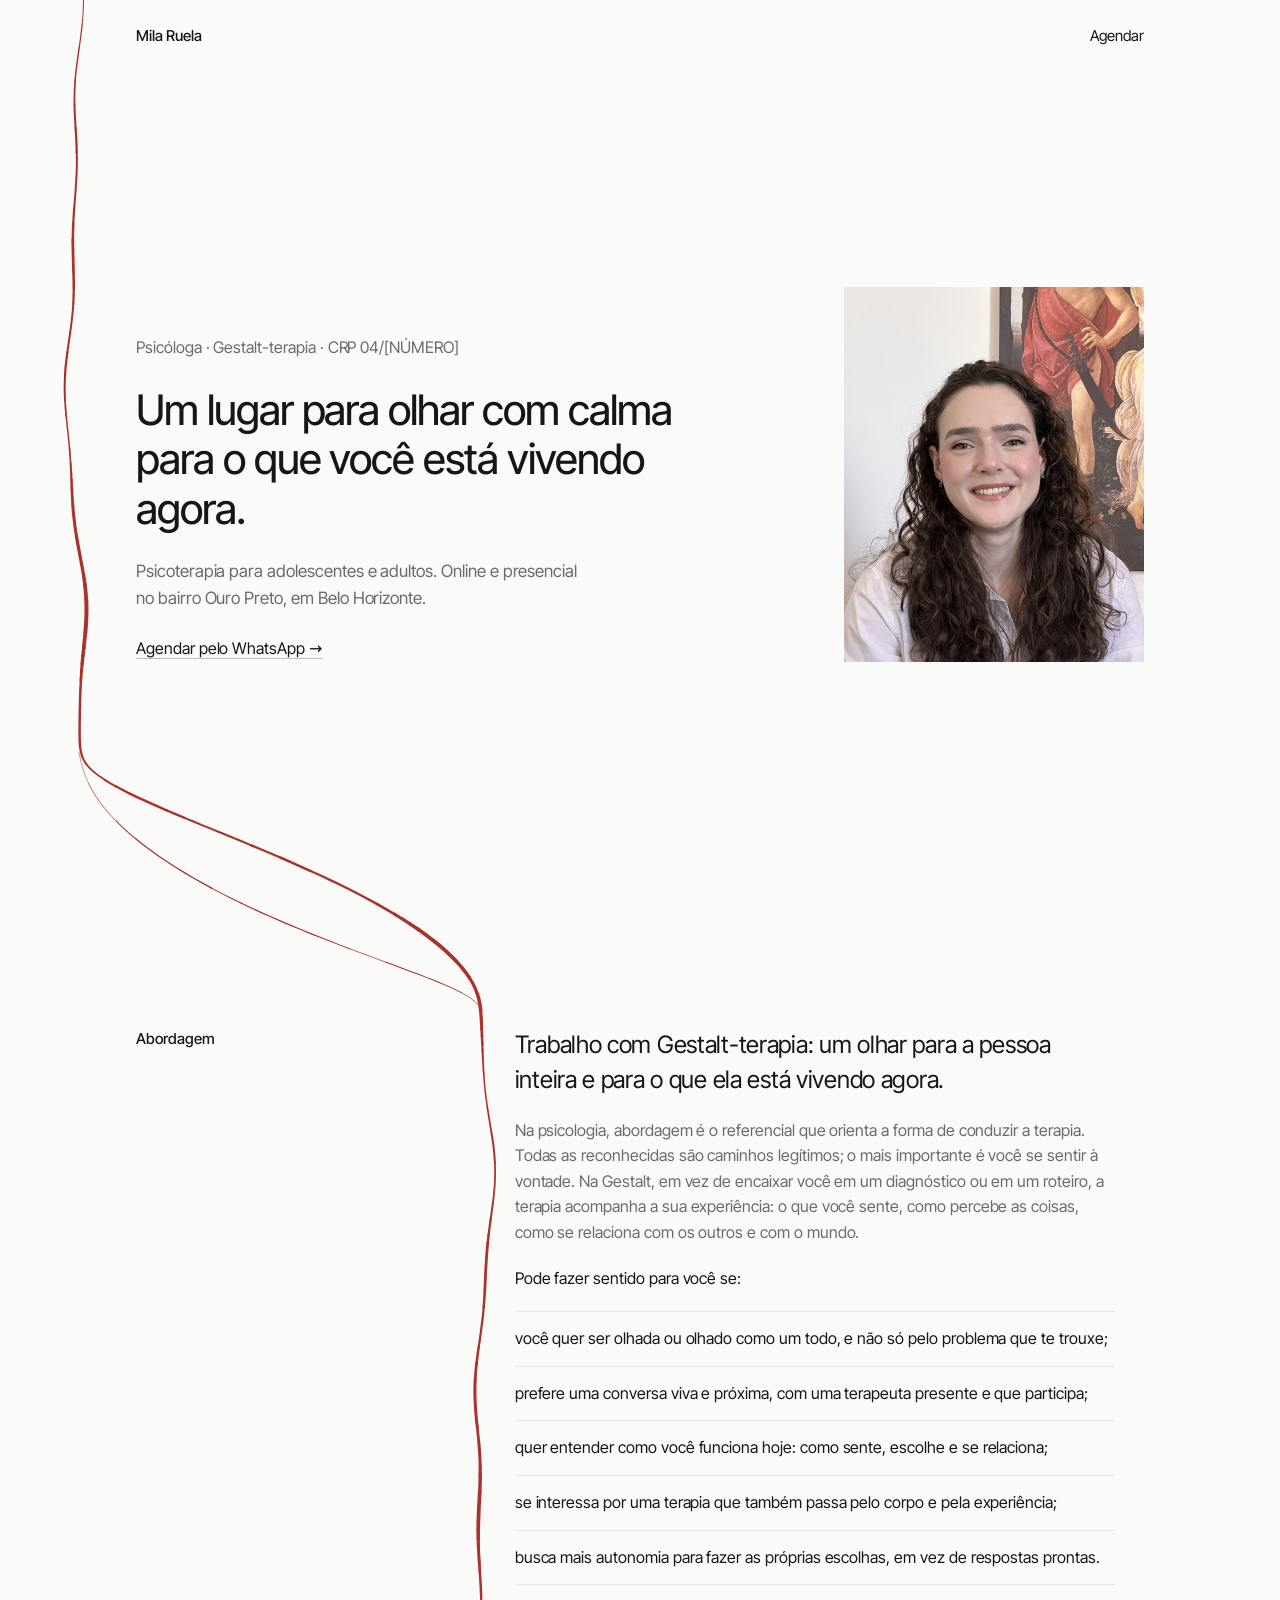
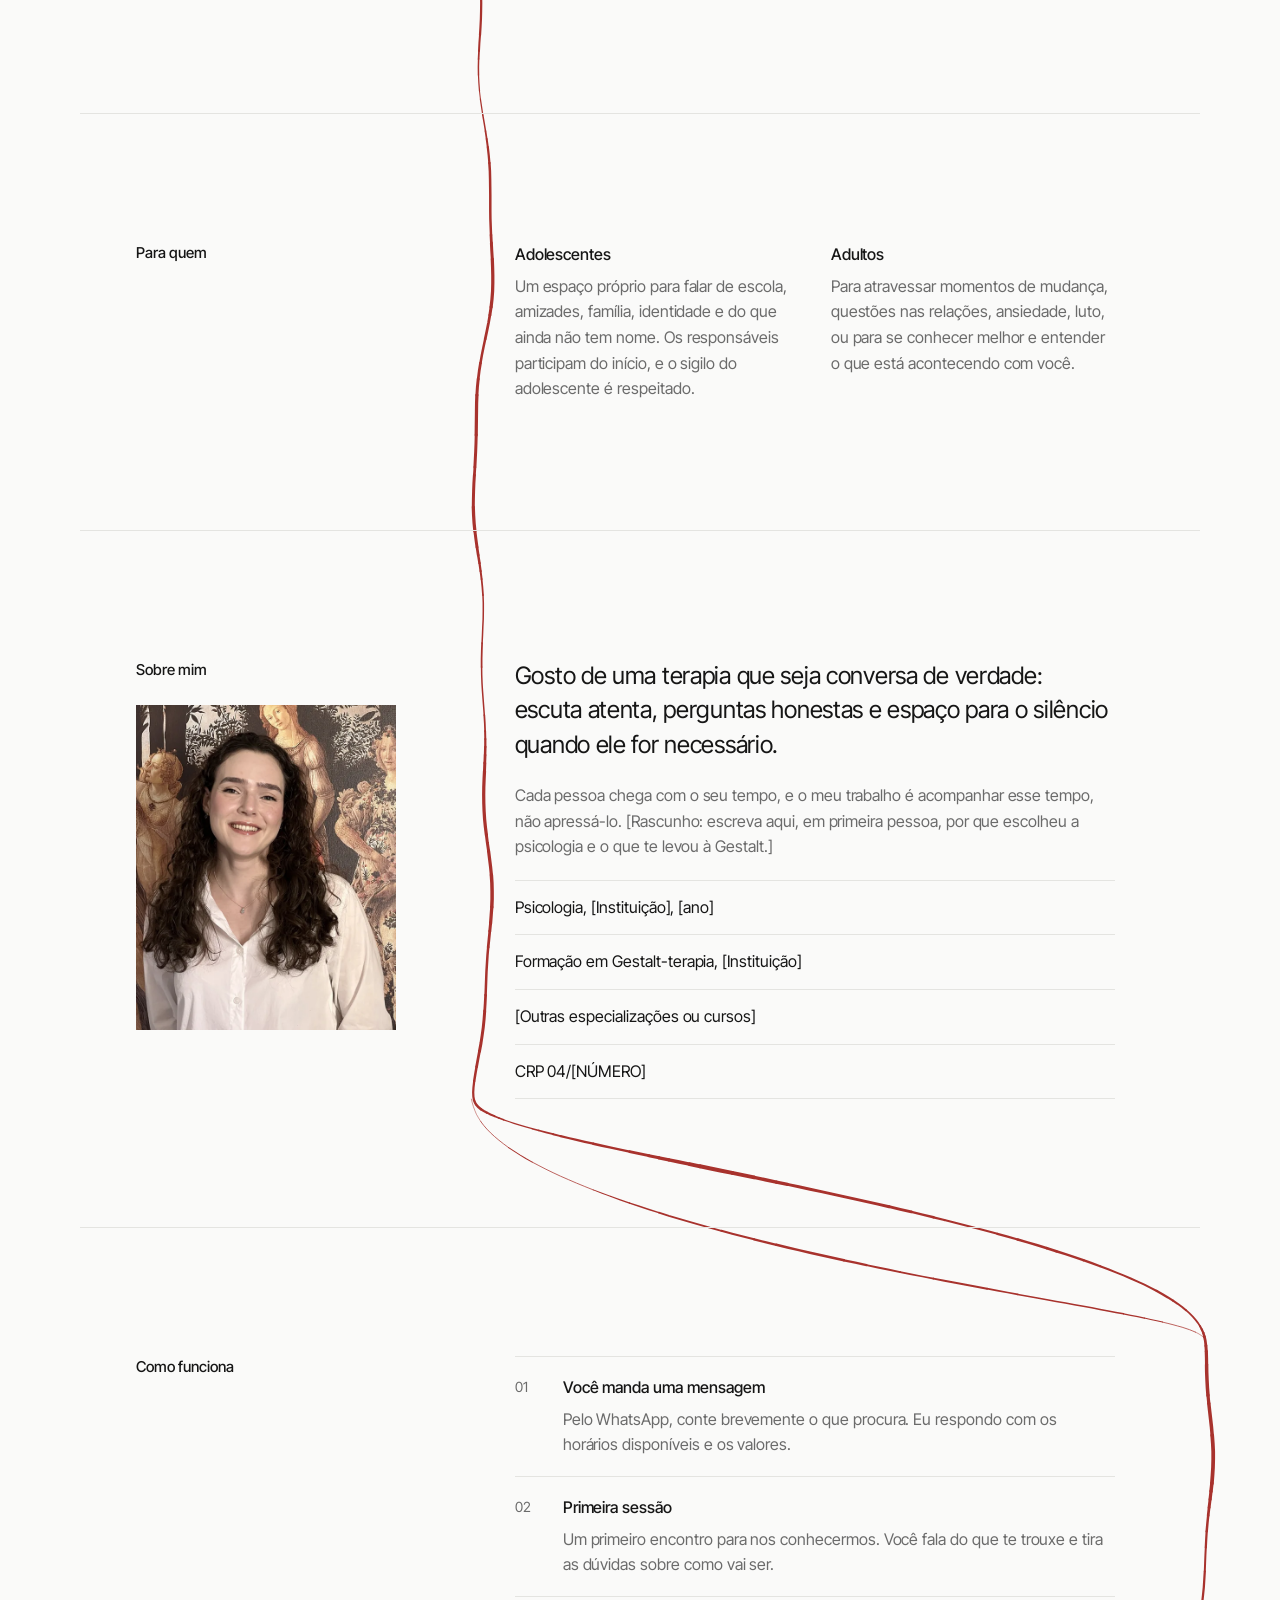
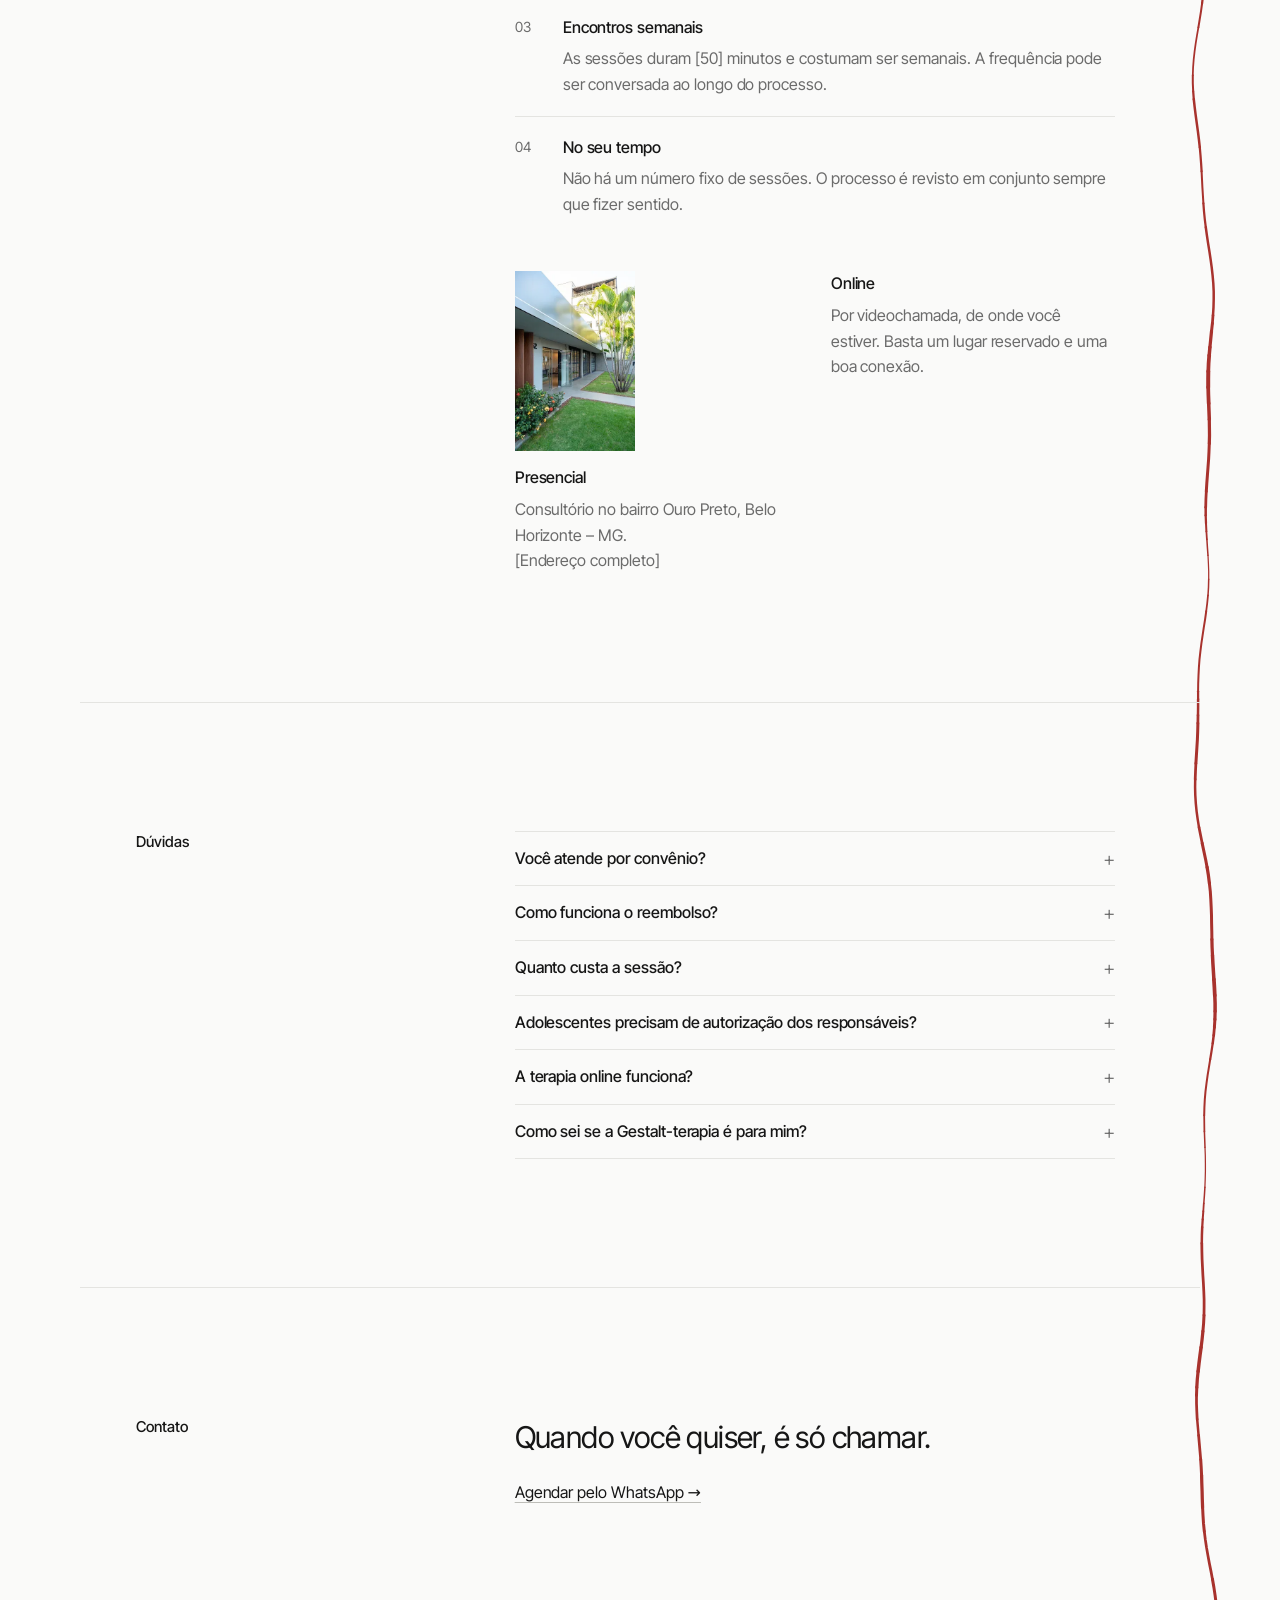
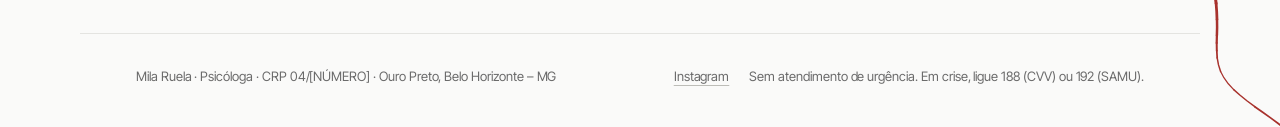
==== v2/index.html @ efb2092d "Proposta minimalista em /v2 Uma família tipográfica, fundo claro e frio, sem cartões, botões cheios " ====
<!doctype html>
<html lang="pt-BR">
<head>
  <meta charset="utf-8">
  <meta name="viewport" content="width=device-width, initial-scale=1">
  <title>Mila Ruela · Psicóloga em Belo Horizonte · Gestalt-terapia</title>
  <meta name="description" content="Psicoterapia em Gestalt-terapia para adolescentes e adultos. Atendimento online e presencial no bairro Ouro Preto, em Belo Horizonte.">
  <meta name="theme-color" content="#FAFAF9">
  <meta name="robots" content="noindex">  <!-- versão de comparação: não aparece no Google -->
  <meta property="og:title" content="Mila Ruela · Psicóloga · Gestalt-terapia">
  <meta property="og:description" content="Psicoterapia para adolescentes e adultos. Online e presencial no Ouro Preto, Belo Horizonte.">
  <meta property="og:image" content="../img/og.jpg">
  <link rel="icon" href="../img/favicon.svg" type="image/svg+xml">
  <link rel="preload" href="../fontes/inter-tight.woff2" as="font" type="font/woff2" crossorigin>
  <link rel="stylesheet" href="estilo.css">
</head>
<body>
<a class="pular" href="#conteudo">Pular para o conteúdo</a>

<div class="pagina" id="pagina" data-rota="../dados/rota-linha.json" data-fixos="nao" data-imagens="desviar" data-espessura="1.25" data-percurso="corredores" data-lados="E,E,C,C,C,D,D,D,D" data-lagos="0,1">

  <svg class="rio" aria-hidden="true" focusable="false"></svg>

  <header class="cabecalho">
    <div class="container">
      <a class="marca" href="#inicio">Mila Ruela</a>
      <a href="https://wa.me/55XXXXXXXXXXX?text=Ol%C3%A1%2C%20Mila!%20Vi%20seu%20site%20e%20gostaria%20de%20saber%20sobre%20hor%C3%A1rios." target="_blank" rel="noopener">Agendar</a>
    </div>
  </header>

  <main id="conteudo">

    <section class="abertura" id="inicio">
      <div class="container">
        <div class="abertura__texto">
          <p class="cinza">Psicóloga · Gestalt-terapia · CRP 04/[NÚMERO]</p>
          <h1>Um lugar para olhar com calma para o que você está vivendo agora.</h1>
          <p class="abertura__sub">Psicoterapia para adolescentes e adultos. Online e presencial no bairro Ouro Preto, em Belo Horizonte.</p>
          <p><a class="seta" href="https://wa.me/55XXXXXXXXXXX?text=Ol%C3%A1%2C%20Mila!%20Vi%20seu%20site%20e%20gostaria%20de%20saber%20sobre%20hor%C3%A1rios." target="_blank" rel="noopener">Agendar pelo WhatsApp →</a></p>
        </div>
        <figure class="abertura__foto">
          <picture>
            <source type="image/webp" srcset="../img/mila-retrato-600.webp 600w, ../img/mila-retrato-1000.webp 1000w" sizes="300px">
            <img src="../img/mila-retrato-600.jpg" width="600" height="800" alt="Retrato de Mila Ruela, psicóloga, sorrindo, de camisa branca" fetchpriority="high">
          </picture>
        </figure>
      </div>
    </section>

    <section class="secao" id="abordagem">
      <div class="container">
        <h2>Abordagem</h2>
        <div class="conteudo">
          <p class="grande">Trabalho com Gestalt-terapia: um olhar para a pessoa inteira e para o que ela está vivendo agora.</p>
          <p class="cinza">Na psicologia, abordagem é o referencial que orienta a forma de conduzir a terapia. Todas as reconhecidas são caminhos legítimos; o mais importante é você se sentir à vontade. Na Gestalt, em vez de encaixar você em um diagnóstico ou em um roteiro, a terapia acompanha a sua experiência: o que você sente, como percebe as coisas, como se relaciona com os outros e com o mundo.</p>
          <p>Pode fazer sentido para você se:</p>
          <ul class="lista">
            <li>você quer ser olhada ou olhado como um todo, e não só pelo problema que te trouxe;</li>
            <li>prefere uma conversa viva e próxima, com uma terapeuta presente e que participa;</li>
            <li>quer entender como você funciona hoje: como sente, escolhe e se relaciona;</li>
            <li>se interessa por uma terapia que também passa pelo corpo e pela experiência;</li>
            <li>busca mais autonomia para fazer as próprias escolhas, em vez de respostas prontas.</li>
          </ul>
        </div>
      </div>
    </section>

    <section class="secao" id="para-quem">
      <div class="container">
        <h2>Para quem</h2>
        <div class="conteudo">
          <div class="pares">
            <div>
              <h3>Adolescentes</h3>
              <p class="cinza">Um espaço próprio para falar de escola, amizades, família, identidade e do que ainda não tem nome. Os responsáveis participam do início, e o sigilo do adolescente é respeitado.</p>
            </div>
            <div>
              <h3>Adultos</h3>
              <p class="cinza">Para atravessar momentos de mudança, questões nas relações, ansiedade, luto, ou para se conhecer melhor e entender o que está acontecendo com você.</p>
            </div>
          </div>
        </div>
      </div>
    </section>

    <section class="secao sobre" id="sobre">
      <div class="container">
        <div class="secao__lado">
          <h2>Sobre mim</h2>
          <figure class="sobre__foto">
            <picture>
              <source type="image/webp" srcset="../img/mila-consultorio-600.webp">
              <img src="../img/mila-consultorio-600.jpg" width="600" height="750" loading="lazy" alt="Mila Ruela sorrindo, de camisa branca, diante de uma reprodução da Primavera, de Botticelli">
            </picture>
          </figure>
        </div>
        <div class="conteudo">
          <p class="grande">Gosto de uma terapia que seja conversa de verdade: escuta atenta, perguntas honestas e espaço para o silêncio quando ele for necessário.</p>
          <p class="cinza">Cada pessoa chega com o seu tempo, e o meu trabalho é acompanhar esse tempo, não apressá-lo. [Rascunho: escreva aqui, em primeira pessoa, por que escolheu a psicologia e o que te levou à Gestalt.]</p>
          <ul class="lista">
            <li>Psicologia, [Instituição], [ano]</li>
            <li>Formação em Gestalt-terapia, [Instituição]</li>
            <li>[Outras especializações ou cursos]</li>
            <li>CRP 04/[NÚMERO]</li>
          </ul>
        </div>
      </div>
    </section>

    <section class="secao" id="como-funciona">
      <div class="container">
        <h2>Como funciona</h2>
        <div class="conteudo">
          <ol class="passos">
            <li><div><h3>Você manda uma mensagem</h3><p class="cinza">Pelo WhatsApp, conte brevemente o que procura. Eu respondo com os horários disponíveis e os valores.</p></div></li>
            <li><div><h3>Primeira sessão</h3><p class="cinza">Um primeiro encontro para nos conhecermos. Você fala do que te trouxe e tira as dúvidas sobre como vai ser.</p></div></li>
            <li><div><h3>Encontros semanais</h3><p class="cinza">As sessões duram [50] minutos e costumam ser semanais. A frequência pode ser conversada ao longo do processo.</p></div></li>
            <li><div><h3>No seu tempo</h3><p class="cinza">Não há um número fixo de sessões. O processo é revisto em conjunto sempre que fizer sentido.</p></div></li>
          </ol>
          <div class="modos">
            <div>
              <picture>
                <source type="image/webp" srcset="../img/clinica-fachada-340.webp">
                <img class="modo__foto" src="../img/clinica-fachada-340.jpg" width="340" height="510" loading="lazy" alt="Fachada do consultório no bairro Ouro Preto, com jardim e palmeiras">
              </picture>
              <h3>Presencial</h3>
              <p class="cinza">Consultório no bairro Ouro Preto, Belo Horizonte – MG.<br>[Endereço completo]</p>
            </div>
            <div>
              <h3>Online</h3>
              <p class="cinza">Por videochamada, de onde você estiver. Basta um lugar reservado e uma boa conexão.</p>
            </div>
          </div>
        </div>
      </div>
    </section>

    <section class="secao" id="duvidas">
      <div class="container">
        <h2>Dúvidas</h2>
        <div class="conteudo perguntas">
          <div>
            <details>
              <summary>Você atende por convênio?<span class="mais" aria-hidden="true">+</span></summary>
              <p>O atendimento é particular. Emito recibo para cada sessão, que você pode usar para pedir reembolso ao seu plano de saúde. [Confirmar]</p>
            </details>
            <details>
              <summary>Como funciona o reembolso?<span class="mais" aria-hidden="true">+</span></summary>
              <p>Muitos planos reembolsam, total ou parcialmente, sessões de psicoterapia. Com o recibo em mãos, você faz a solicitação direto ao seu plano. Vale consultar antes as regras do seu contrato.</p>
            </details>
            <details>
              <summary>Quanto custa a sessão?<span class="mais" aria-hidden="true">+</span></summary>
              <p>Os valores são informados pelo WhatsApp, junto com os horários disponíveis.</p>
            </details>
            <details>
              <summary>Adolescentes precisam de autorização dos responsáveis?<span class="mais" aria-hidden="true">+</span></summary>
              <p>Sim. O atendimento de menores de 18 anos começa com uma conversa com os responsáveis, que autorizam o processo. Depois disso, o que é falado nas sessões é sigiloso, dentro do que prevê o Código de Ética da profissão.</p>
            </details>
            <details>
              <summary>A terapia online funciona?<span class="mais" aria-hidden="true">+</span></summary>
              <p>A terapia online é regulamentada pelo Conselho Federal de Psicologia e segue as mesmas regras de ética e sigilo do presencial. A escolha é sua.</p>
            </details>
            <details>
              <summary>Como sei se a Gestalt-terapia é para mim?<span class="mais" aria-hidden="true">+</span></summary>
              <p>A melhor forma de saber é experimentando. Na primeira sessão você conhece o jeito de trabalhar e decide, sem compromisso, se quer seguir.</p>
            </details>
          </div>
        </div>
      </div>
    </section>

    <section class="secao chamada" id="contato">
      <div class="container">
        <h2>Contato</h2>
        <div class="conteudo">
          <p class="grande">Quando você quiser, é só chamar.</p>
          <p><a class="seta" href="https://wa.me/55XXXXXXXXXXX?text=Ol%C3%A1%2C%20Mila!%20Vi%20seu%20site%20e%20gostaria%20de%20saber%20sobre%20hor%C3%A1rios." target="_blank" rel="noopener">Agendar pelo WhatsApp →</a></p>
        </div>
      </div>
    </section>

  </main>

  <footer class="rodape">
    <div class="container">
      <p>Mila Ruela · Psicóloga · CRP 04/[NÚMERO] · Ouro Preto, Belo Horizonte – MG</p>
      <ul>
        <li><a href="https://instagram.com/[usuario]" target="_blank" rel="noopener">Instagram</a></li>
        <li>Sem atendimento de urgência. Em crise, ligue 188 (CVV) ou 192 (SAMU).</li>
      </ul>
    </div>
  </footer>
</div>

<script src="../js/linha.js" defer></script>
</body>
</html>
---- v2/estilo.css ----
/* ==========================================================================
   Mila Ruela — versão 2 (minimalista)
   Uma família tipográfica, fundo claro e frio, sem cartões nem botões cheios.
   O vermelho aparece só na linha.
   ========================================================================== */

@font-face {
  font-family: "Inter Tight";
  src: url("../fontes/inter-tight.woff2") format("woff2");
  font-weight: 100 900;
  font-style: normal;
  font-display: swap;
}

:root {
  --fundo: #FAFAF9;
  --texto: #161616;
  --cinza: #6B6B6B;
  --fio: #E4E4E1;
  --vermelho: #A8322D;        /* só a linha */
  --fonte: "Inter Tight", system-ui, -apple-system, "Segoe UI", sans-serif;
  --largura: 1120px;
  --margem: clamp(20px, 5vw, 56px);
}

*, *::before, *::after { box-sizing: border-box; }
html { scroll-behavior: smooth; -webkit-text-size-adjust: 100%; }
@media (prefers-reduced-motion: reduce) { html { scroll-behavior: auto; } }

body {
  margin: 0;
  background: var(--fundo);
  color: var(--texto);
  font-family: var(--fonte);
  font-size: 16px;
  line-height: 1.6;
  letter-spacing: -0.003em;
  -webkit-font-smoothing: antialiased;
}

img { display: block; max-width: 100%; height: auto; }
h1, h2, h3, p, ul, ol, figure { margin: 0; }
ul, ol { padding: 0; list-style: none; }

a { color: inherit; text-decoration: underline; text-decoration-thickness: 1px; text-underline-offset: 4px; text-decoration-color: #BDBDB8; transition: text-decoration-color .2s ease; }
a:hover { text-decoration-color: var(--texto); }
a:focus-visible, summary:focus-visible { outline: 1.5px solid var(--texto); outline-offset: 4px; border-radius: 2px; }

.pular { position: absolute; left: 12px; top: -60px; z-index: 10; padding: 8px 14px; background: var(--texto); color: var(--fundo); text-decoration: none; }
.pular:focus { top: 12px; }

.cinza { color: var(--cinza); }

/* ---------- estrutura ---------- */

.pagina { position: relative; overflow: hidden; }

.container {
  position: relative; z-index: 2;
  max-width: var(--largura);
  margin: 0 auto;
  padding-left: var(--margem);
  padding-right: var(--margem);
}

/* seções em duas colunas: título à esquerda, conteúdo à direita */
.secao .container {
  display: grid;
  grid-template-columns: minmax(0, 1fr) minmax(0, 2fr);
  gap: 24px 64px;
  padding-top: clamp(72px, 10vw, 140px);
  padding-bottom: clamp(72px, 10vw, 140px);
}
.secao h2 { font-size: 15px; font-weight: 500; letter-spacing: 0; line-height: 1.5; }
.conteudo { display: flex; flex-direction: column; gap: 20px; max-width: 600px; }
.conteudo > .grande { font-size: clamp(20px, 2vw, 24px); line-height: 1.45; letter-spacing: -0.012em; }
.secao + .secao .container { border-top: 1px solid var(--fio); }

@media (max-width: 760px) {
  .secao .container { grid-template-columns: minmax(0, 1fr); gap: 20px; }
}

.seta { white-space: nowrap; }

/* ---------- cabeçalho ---------- */

.cabecalho .container {
  display: flex; align-items: center; justify-content: space-between;
  min-height: 72px;
  font-size: 15px;
}
.marca { font-weight: 500; text-decoration: none; }
.cabecalho a:not(.marca) { text-decoration-color: transparent; }
.cabecalho a:not(.marca):hover { text-decoration-color: var(--texto); }

/* ---------- abertura ---------- */

.abertura { min-height: calc(100vh - 72px); min-height: calc(100svh - 72px); display: flex; align-items: center; }
.abertura .container {
  width: 100%;
  display: grid;
  grid-template-columns: minmax(0, 2fr) minmax(0, 1fr);
  align-items: end;
  gap: 48px 64px;
  padding-top: 48px; padding-bottom: 72px;
}
.abertura__texto { display: flex; flex-direction: column; gap: 24px; max-width: 620px; }
.abertura h1 {
  font-size: clamp(30px, 3.6vw, 42px);
  font-weight: 450;
  line-height: 1.18;
  letter-spacing: -0.025em;
}
.abertura__sub { font-size: 17px; color: var(--cinza); max-width: 460px; }
.abertura__foto { justify-self: end; width: 100%; max-width: 300px; }
.abertura__foto img { width: 100%; aspect-ratio: 4 / 5; object-fit: cover; object-position: 50% 30%; filter: saturate(.9); }

@media (max-width: 760px) {
  .abertura { min-height: 0; }
  .abertura .container { grid-template-columns: minmax(0, 1fr); padding-top: 40px; padding-bottom: 56px; }
  .abertura__foto { justify-self: start; max-width: 240px; }
}

/* ---------- listas ---------- */

.lista { display: flex; flex-direction: column; }
.lista li { padding: 14px 0; border-top: 1px solid var(--fio); }
.lista li:last-child { border-bottom: 1px solid var(--fio); }

.pares { display: grid; grid-template-columns: repeat(2, minmax(0, 1fr)); gap: 32px; }
.pares h3, .passos h3, .modos h3 { font-size: 16px; font-weight: 500; margin-bottom: 6px; }
@media (max-width: 560px) { .pares { grid-template-columns: minmax(0, 1fr); gap: 24px; } }

.passos { display: flex; flex-direction: column; counter-reset: passo; }
.passos li {
  display: grid; grid-template-columns: 40px minmax(0, 1fr); gap: 0 8px;
  padding: 18px 0; border-top: 1px solid var(--fio);
  counter-increment: passo;
}
.passos li::before { content: counter(passo, decimal-leading-zero); color: var(--cinza); font-size: 14px; padding-top: 1px; }
.passos li > div { grid-column: 2; }

.modos { display: grid; grid-template-columns: repeat(2, minmax(0, 1fr)); gap: 32px; margin-top: 16px; }
.modo__foto { width: 120px; aspect-ratio: 2 / 3; object-fit: cover; margin-bottom: 14px; }
@media (max-width: 560px) { .modos { grid-template-columns: minmax(0, 1fr); gap: 24px; } }

/* ---------- sobre ---------- */

.sobre__foto { width: 100%; max-width: 260px; }
.sobre__foto img { width: 100%; aspect-ratio: 4 / 5; object-fit: cover; object-position: 50% 30%; filter: saturate(.9); }
.sobre .secao__lado { display: flex; flex-direction: column; gap: 24px; }

/* ---------- dúvidas ---------- */

.perguntas details { border-top: 1px solid var(--fio); }
.perguntas details:last-child { border-bottom: 1px solid var(--fio); }
.perguntas summary {
  display: flex; justify-content: space-between; align-items: center; gap: 16px;
  min-height: 44px; padding: 14px 0;
  font-weight: 500; cursor: pointer; list-style: none;
}
.perguntas summary::-webkit-details-marker { display: none; }
.perguntas .mais { color: var(--cinza); font-weight: 300; font-size: 20px; line-height: 1; transition: transform .2s ease; flex: none; }
.perguntas details[open] .mais { transform: rotate(45deg); }
.perguntas details p { padding-bottom: 18px; color: var(--cinza); }

/* ---------- chamada ---------- */

.chamada .conteudo .grande { font-size: clamp(24px, 2.6vw, 30px); letter-spacing: -0.02em; }

/* ---------- rodapé ---------- */

.rodape { font-size: 13px; color: var(--cinza); }
.rodape .container {
  display: flex; flex-wrap: wrap; justify-content: space-between; gap: 12px 32px;
  padding-top: 32px; padding-bottom: 40px;
  border-top: 1px solid var(--fio);
}
.rodape ul { display: flex; flex-wrap: wrap; gap: 6px 20px; }

/* ---------- a linha ---------- */

.rio { position: absolute; inset: 0; width: 100%; height: 100%; overflow: visible; pointer-events: none; z-index: 1; }
.rio path { fill: none; stroke: var(--vermelho); stroke-linecap: round; stroke-linejoin: round; }
@media print { .rio { display: none; } }
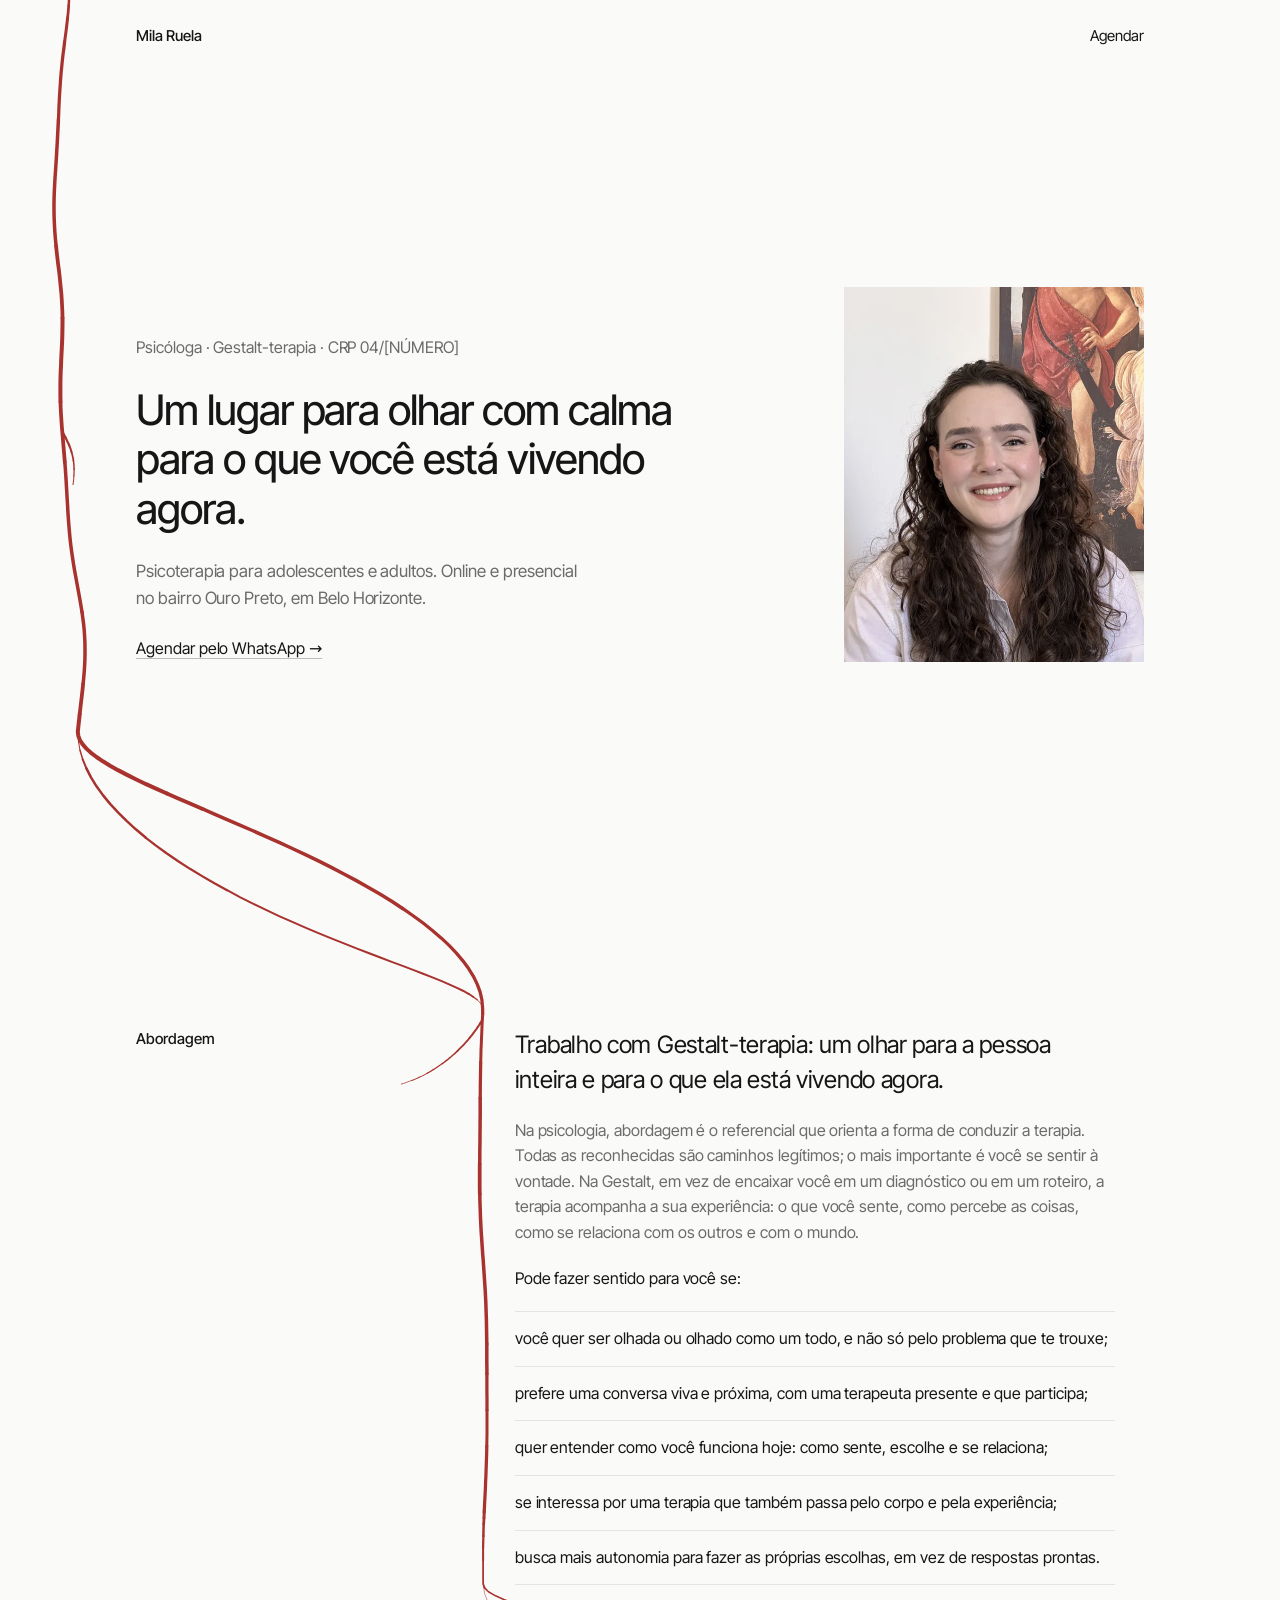
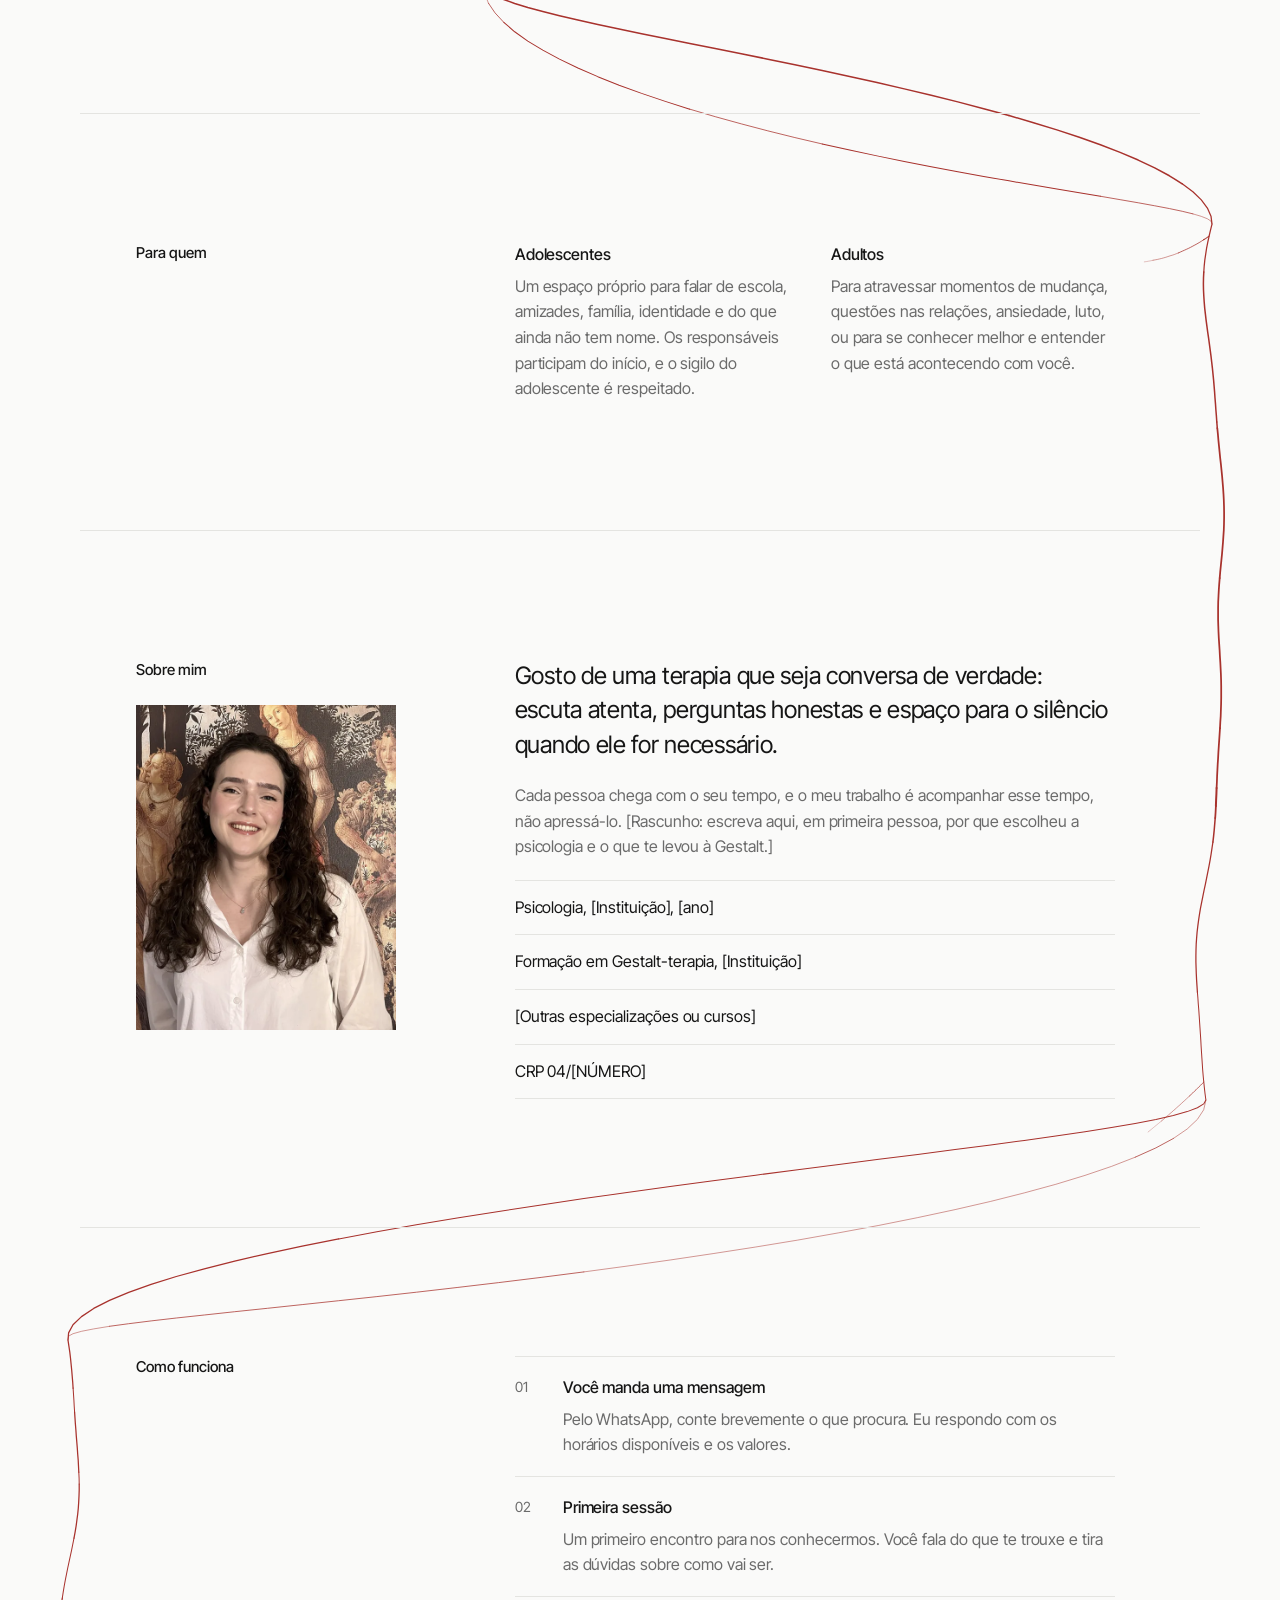
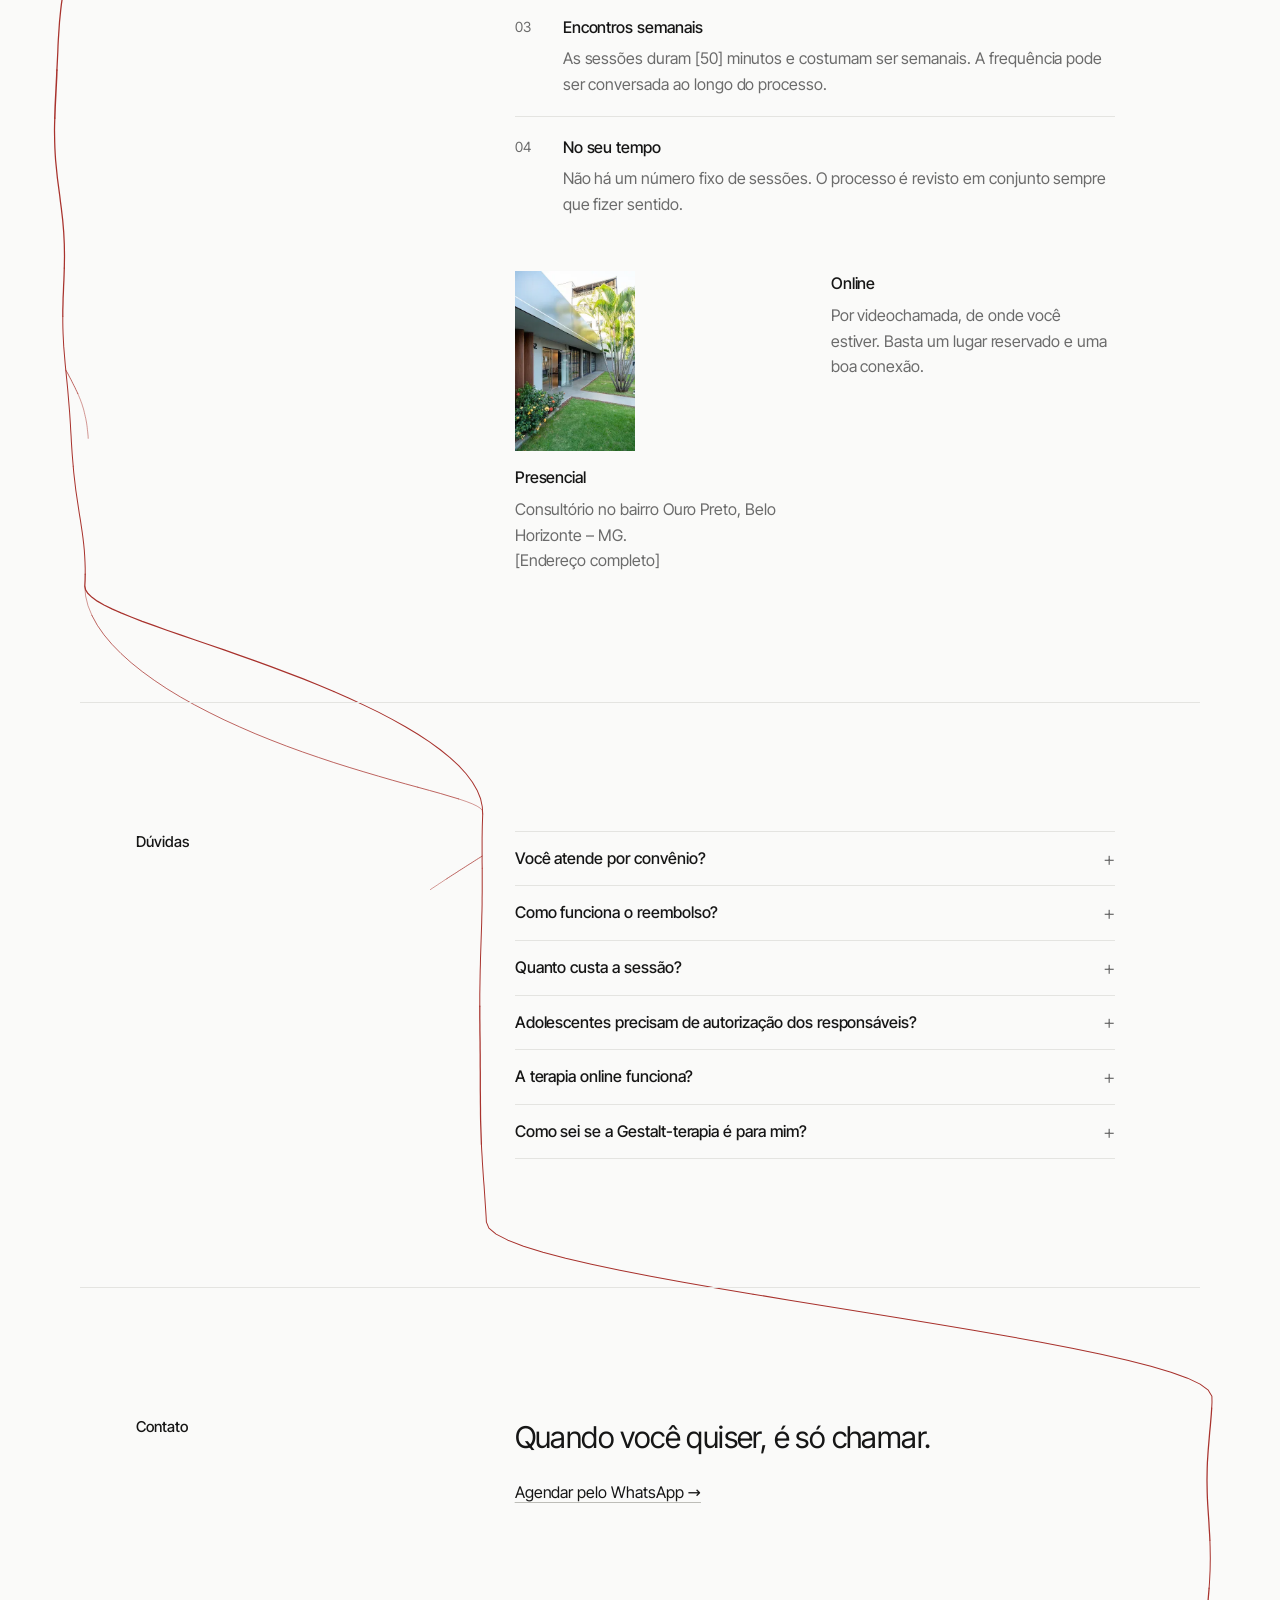
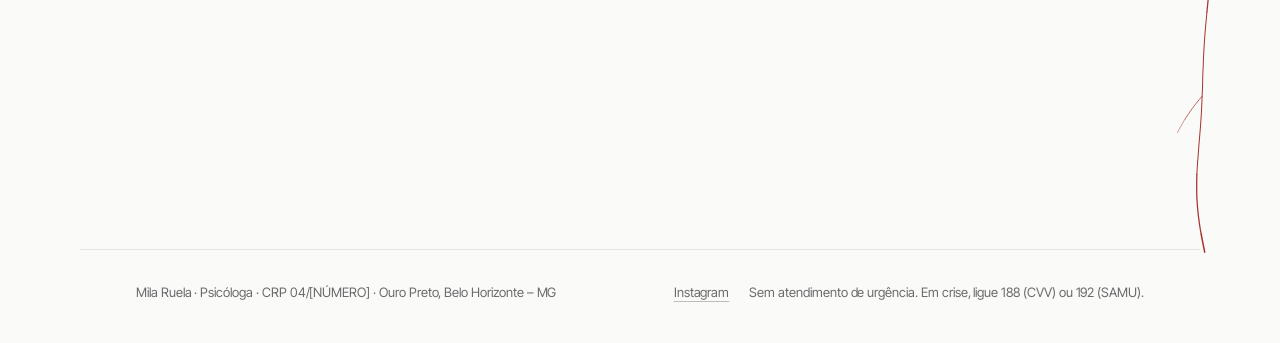
==== commit 90791a2c: "v2: linha viva, desenhada pela leitura de cada visitante O traço da v2 é gerado em tempo real: semen" ====
--- a/v2/index.html
+++ b/v2/index.html
@@ -17,7 +17,7 @@
 <body>
 <a class="pular" href="#conteudo">Pular para o conteúdo</a>
 
-<div class="pagina" id="pagina" data-rota="../dados/rota-linha.json" data-fixos="nao" data-imagens="desviar" data-espessura="1.25" data-percurso="corredores" data-lados="E,E,C,C,C,D,D,D,D" data-lagos="0,1">
+<div class="pagina" id="pagina">
 
   <svg class="rio" aria-hidden="true" focusable="false"></svg>
 
@@ -175,6 +175,10 @@
         <div class="conteudo">
           <p class="grande">Quando você quiser, é só chamar.</p>
           <p><a class="seta" href="https://wa.me/55XXXXXXXXXXX?text=Ol%C3%A1%2C%20Mila!%20Vi%20seu%20site%20e%20gostaria%20de%20saber%20sobre%20hor%C3%A1rios." target="_blank" rel="noopener">Agendar pelo WhatsApp →</a></p>
+          <figure class="miniatura" data-miniatura aria-hidden="true">
+            <svg focusable="false"></svg>
+            <figcaption class="cinza">Esta linha foi desenhada pela sua leitura: o ritmo, as pausas, o caminho. Ninguém mais vai ver este mesmo desenho.</figcaption>
+          </figure>
         </div>
       </div>
     </section>
@@ -192,6 +196,6 @@
   </footer>
 </div>
 
-<script src="../js/linha.js" defer></script>
+<script src="../js/linha-viva.js" defer></script>
 </body>
 </html>
--- a/v2/estilo.css
+++ b/v2/estilo.css
@@ -168,6 +168,13 @@
 
 .chamada .conteudo .grande { font-size: clamp(24px, 2.6vw, 30px); letter-spacing: -0.02em; }
 
+/* miniatura do desenho de cada visita */
+.miniatura { display: flex; align-items: flex-end; gap: 20px; margin-top: 28px; opacity: 0; transition: opacity 1.2s ease; }
+.miniatura.visivel { opacity: 1; }
+.miniatura svg { height: 168px; width: 56px; flex: none; overflow: visible; }
+.miniatura path { fill: none; stroke: var(--vermelho); stroke-width: 1; vector-effect: non-scaling-stroke; stroke-linecap: round; stroke-linejoin: round; }
+.miniatura figcaption { font-size: 14px; max-width: 320px; }
+
 /* ---------- rodapé ---------- */
 
 .rodape { font-size: 13px; color: var(--cinza); }
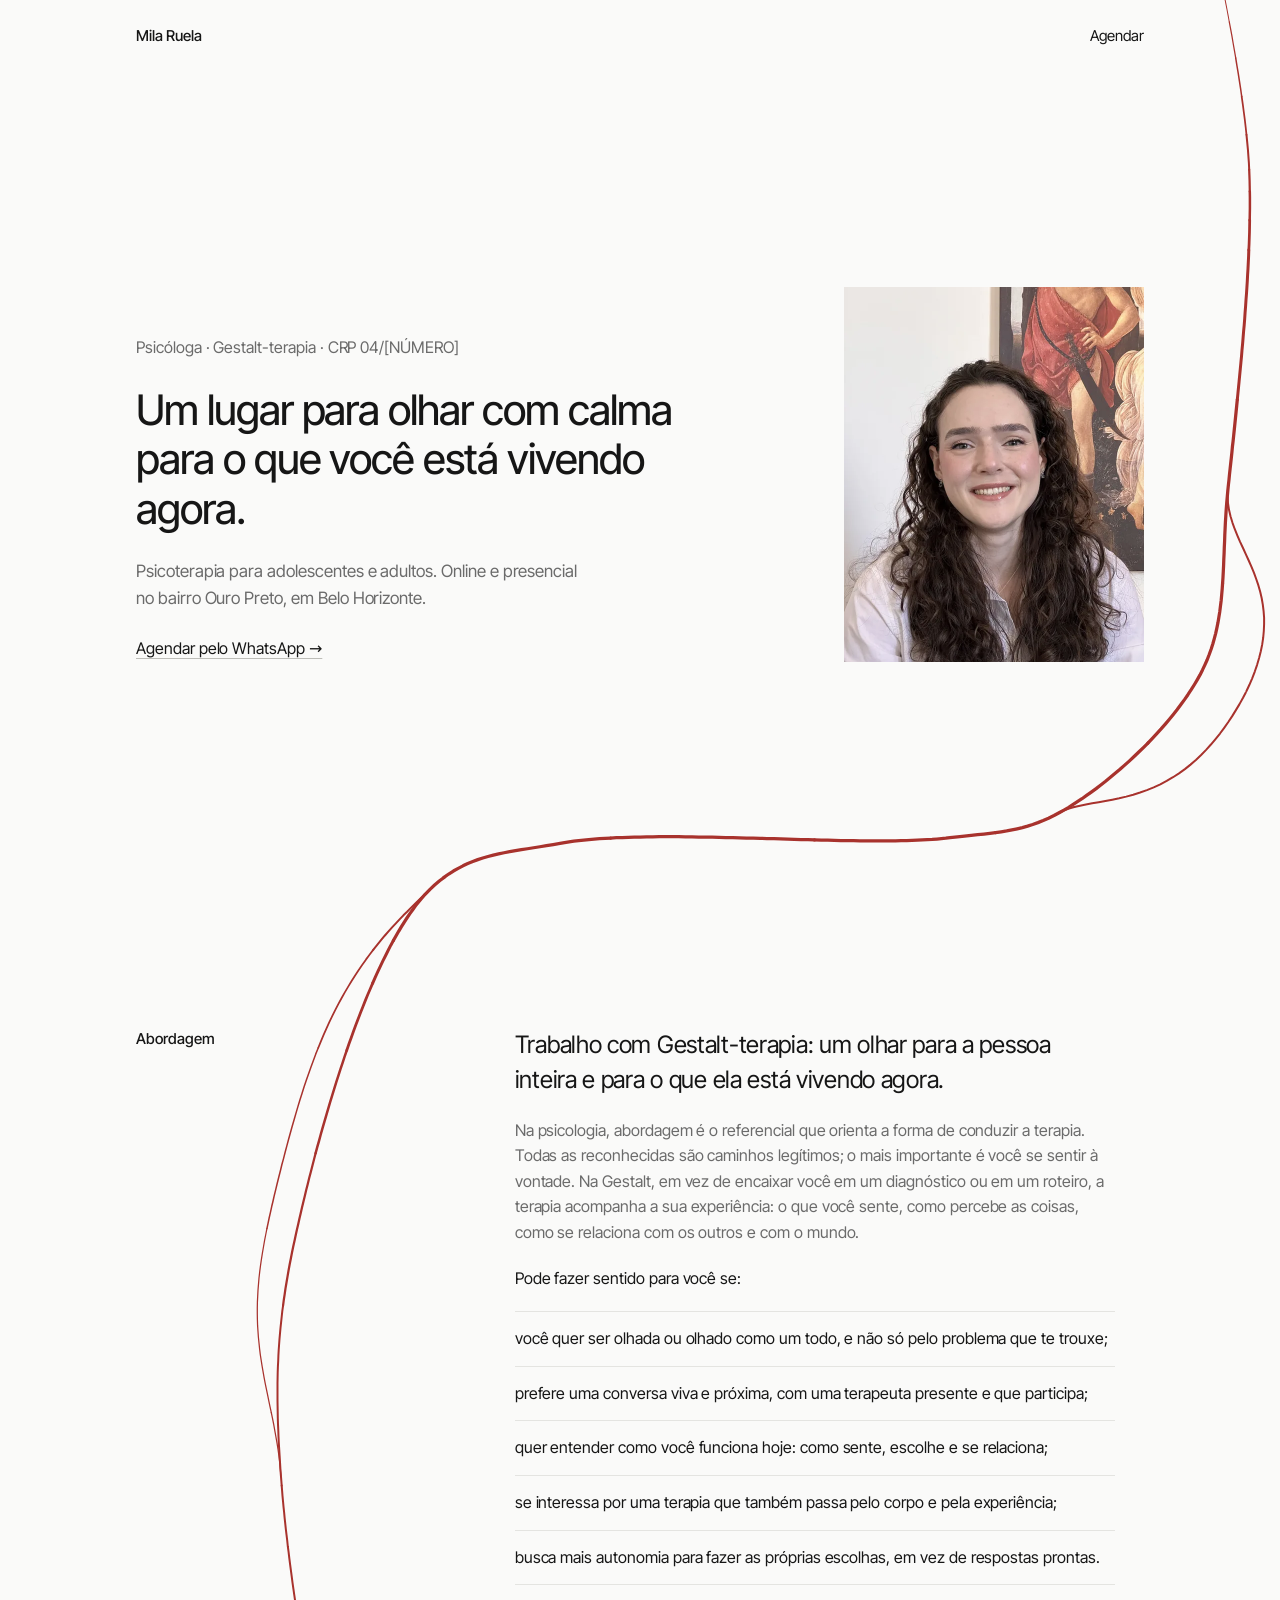
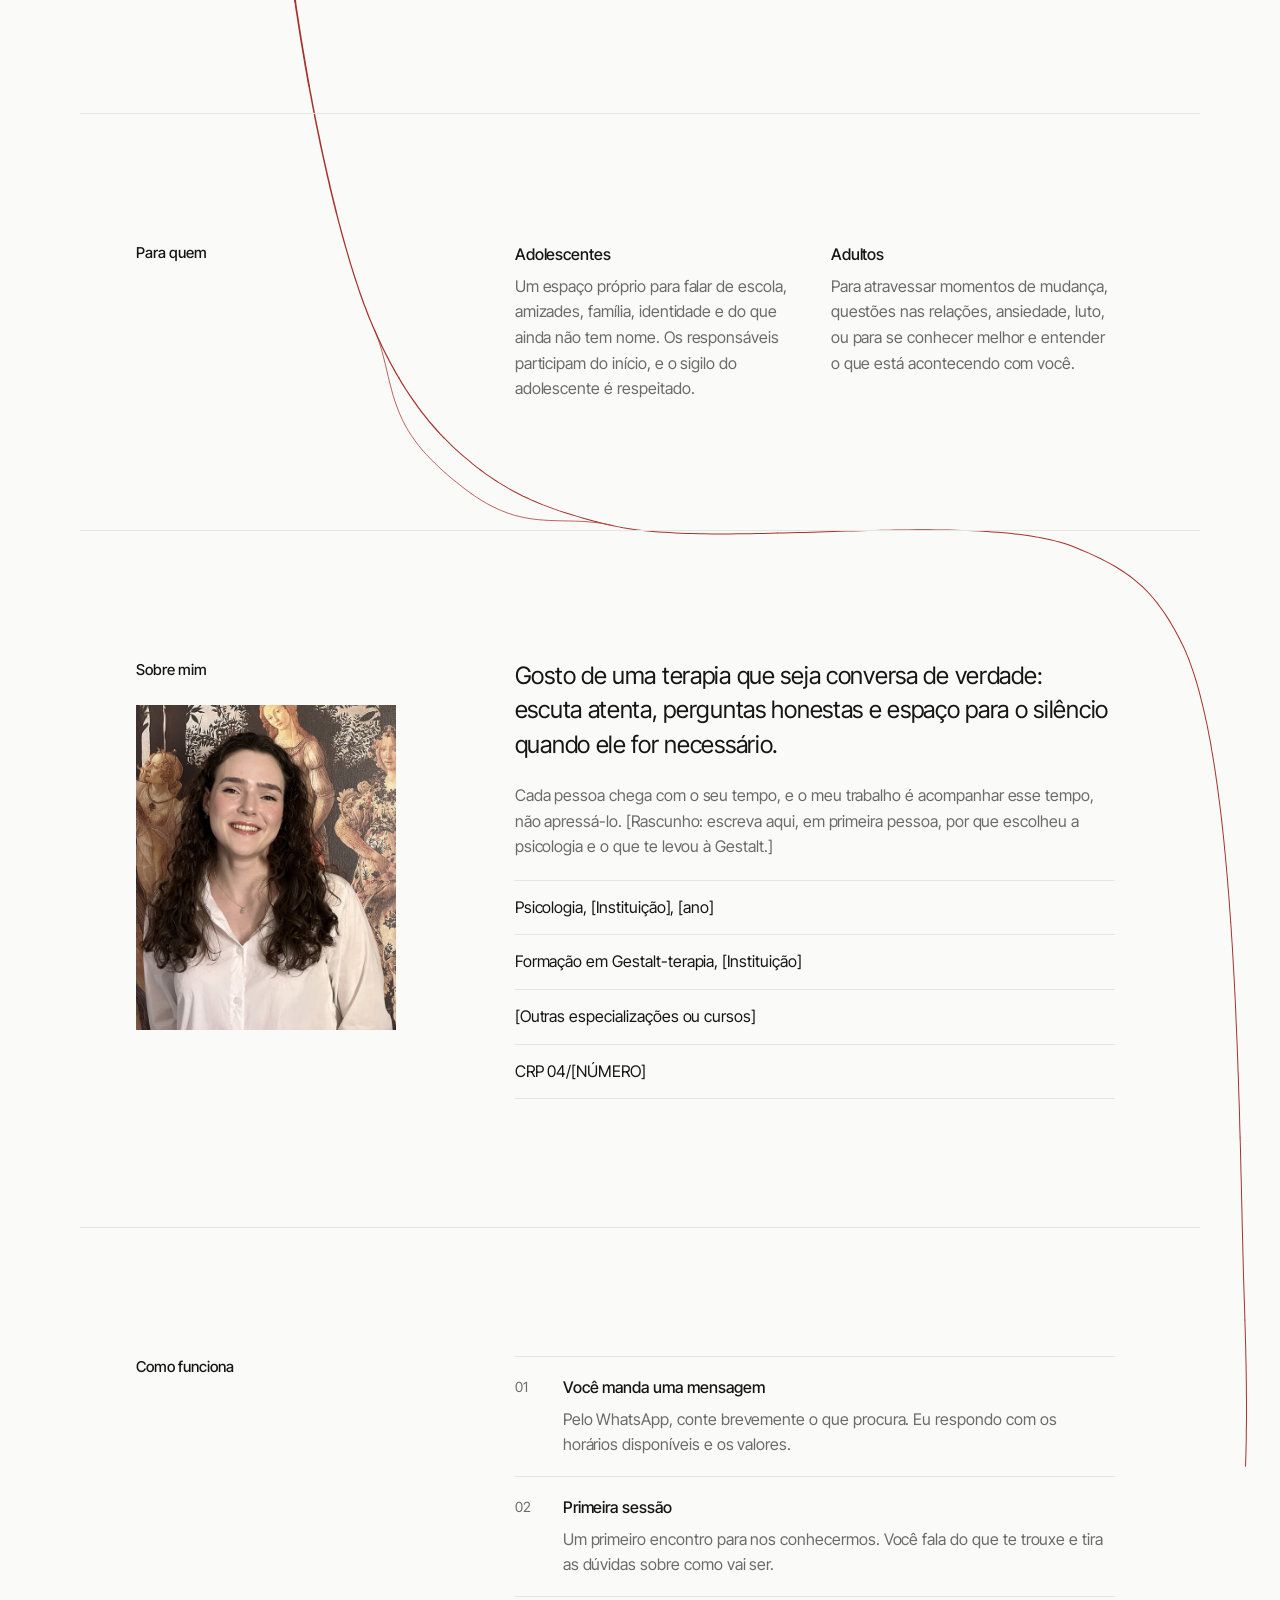
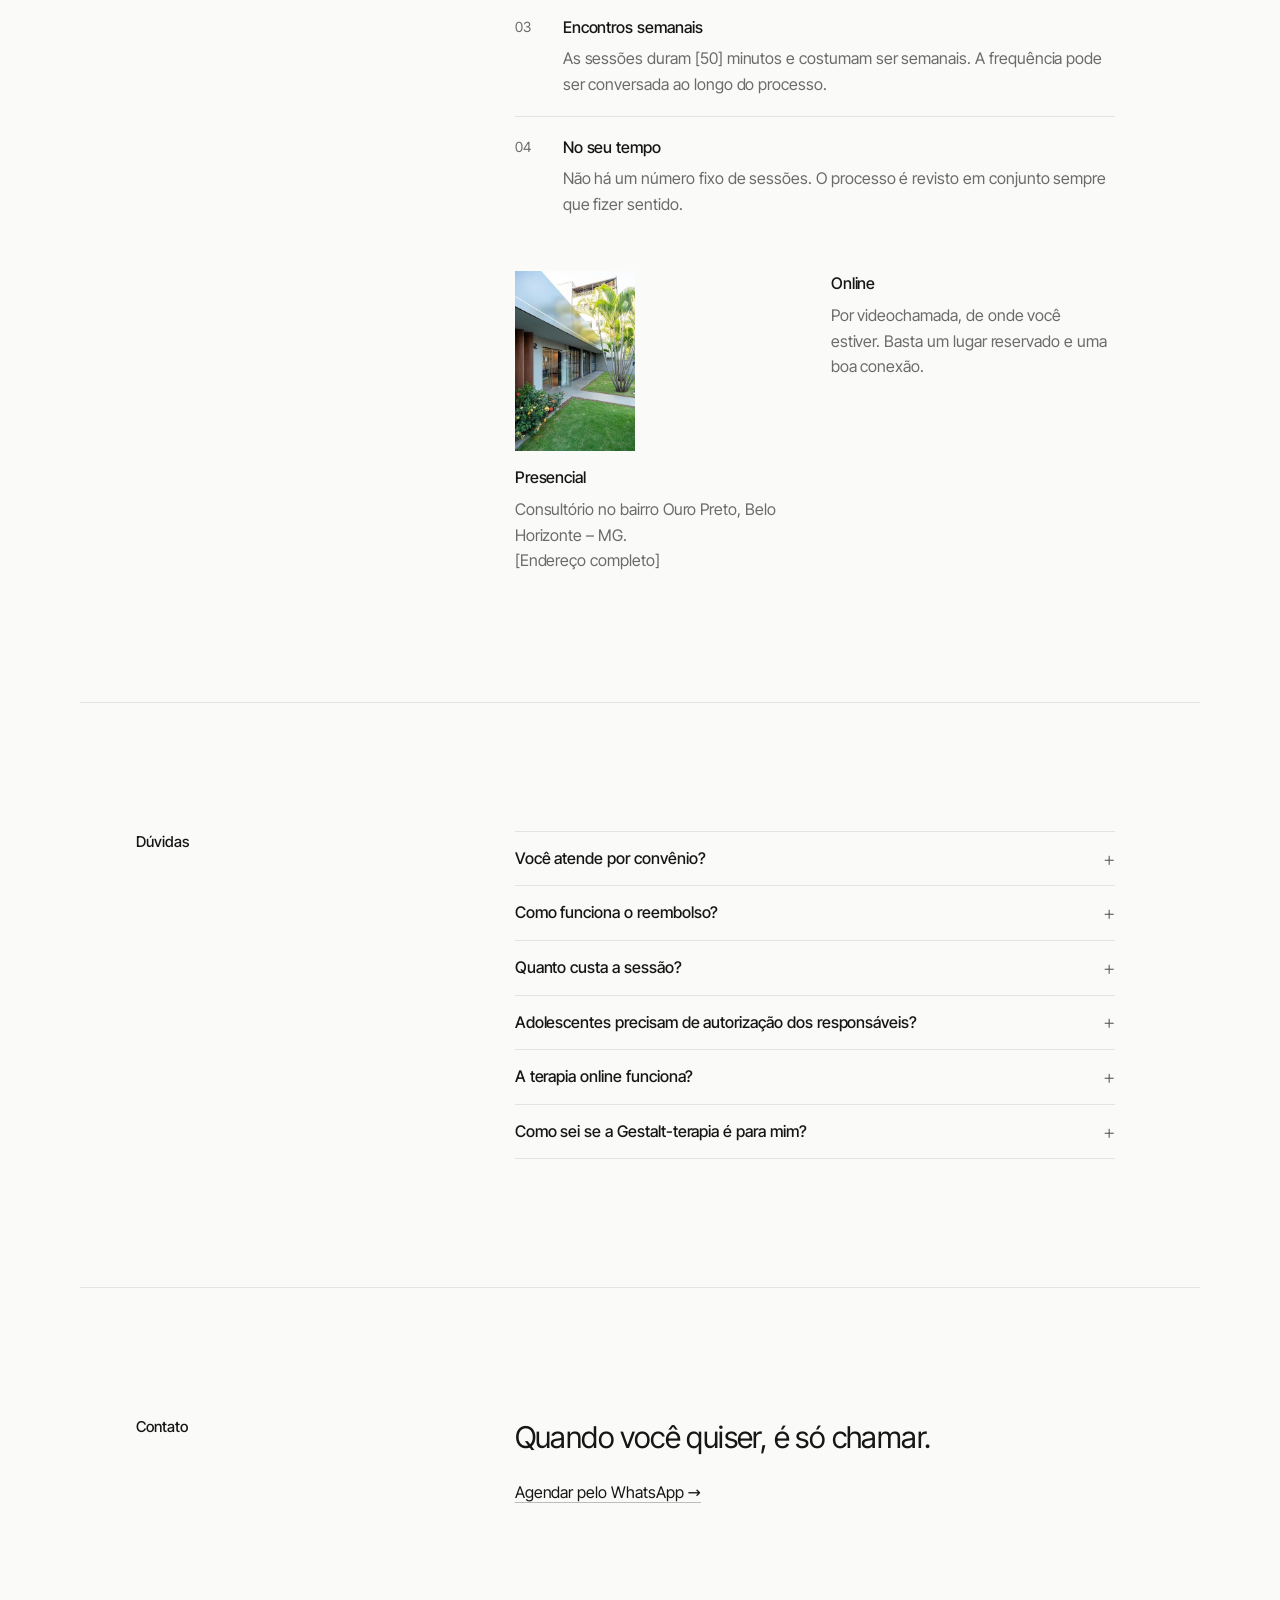
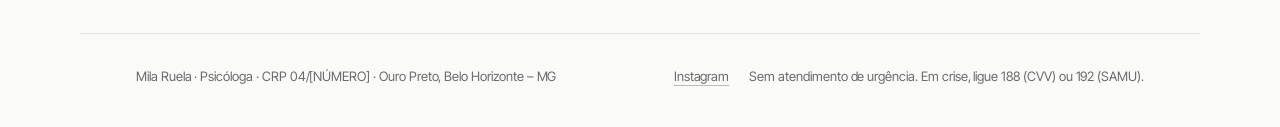
==== commit f27bf588: "v2: linha viva em curva longa, sem pontas soltas Troca o controle passo a passo por uma curva Catmul" ====
--- a/v2/index.html
+++ b/v2/index.html
@@ -175,10 +175,6 @@
         <div class="conteudo">
           <p class="grande">Quando você quiser, é só chamar.</p>
           <p><a class="seta" href="https://wa.me/55XXXXXXXXXXX?text=Ol%C3%A1%2C%20Mila!%20Vi%20seu%20site%20e%20gostaria%20de%20saber%20sobre%20hor%C3%A1rios." target="_blank" rel="noopener">Agendar pelo WhatsApp →</a></p>
-          <figure class="miniatura" data-miniatura aria-hidden="true">
-            <svg focusable="false"></svg>
-            <figcaption class="cinza">Esta linha foi desenhada pela sua leitura: o ritmo, as pausas, o caminho. Ninguém mais vai ver este mesmo desenho.</figcaption>
-          </figure>
         </div>
       </div>
     </section>
--- a/v2/estilo.css
+++ b/v2/estilo.css
@@ -168,13 +168,6 @@
 
 .chamada .conteudo .grande { font-size: clamp(24px, 2.6vw, 30px); letter-spacing: -0.02em; }
 
-/* miniatura do desenho de cada visita */
-.miniatura { display: flex; align-items: flex-end; gap: 20px; margin-top: 28px; opacity: 0; transition: opacity 1.2s ease; }
-.miniatura.visivel { opacity: 1; }
-.miniatura svg { height: 168px; width: 56px; flex: none; overflow: visible; }
-.miniatura path { fill: none; stroke: var(--vermelho); stroke-width: 1; vector-effect: non-scaling-stroke; stroke-linecap: round; stroke-linejoin: round; }
-.miniatura figcaption { font-size: 14px; max-width: 320px; }
-
 /* ---------- rodapé ---------- */
 
 .rodape { font-size: 13px; color: var(--cinza); }
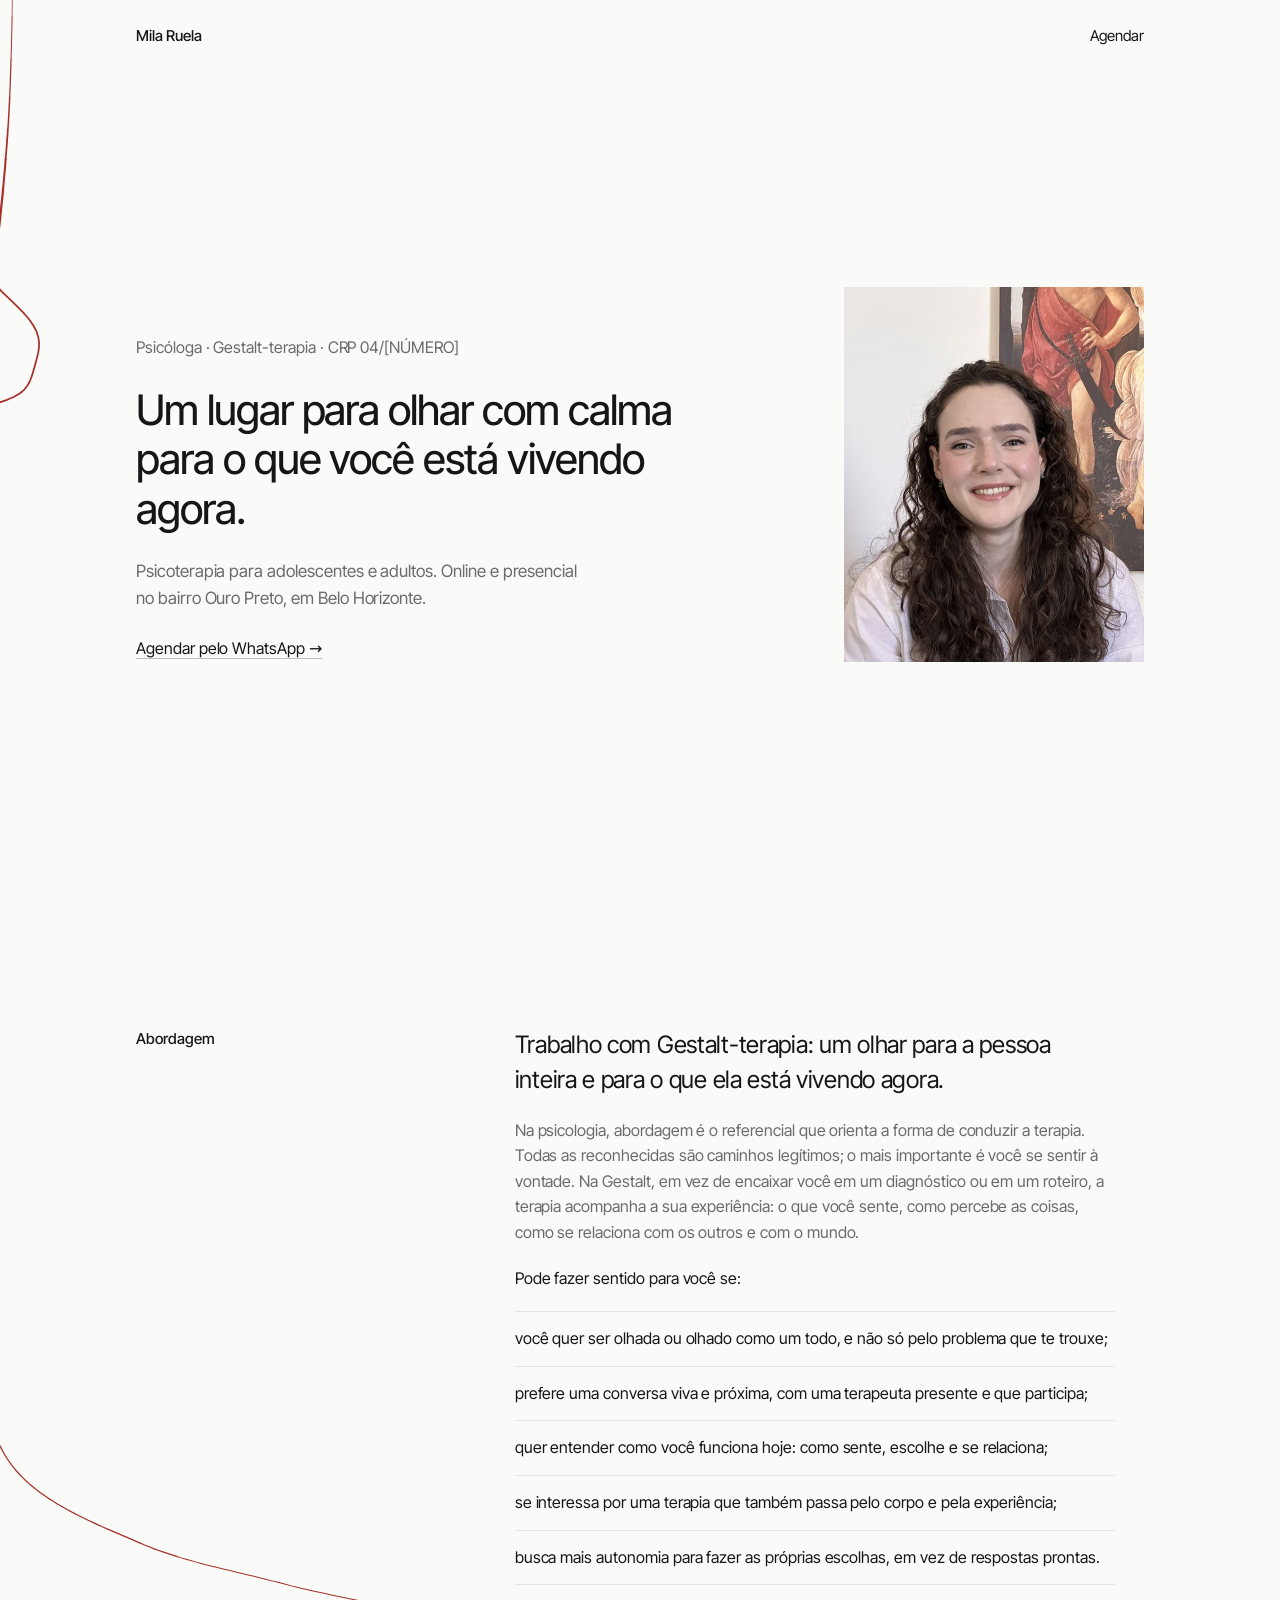
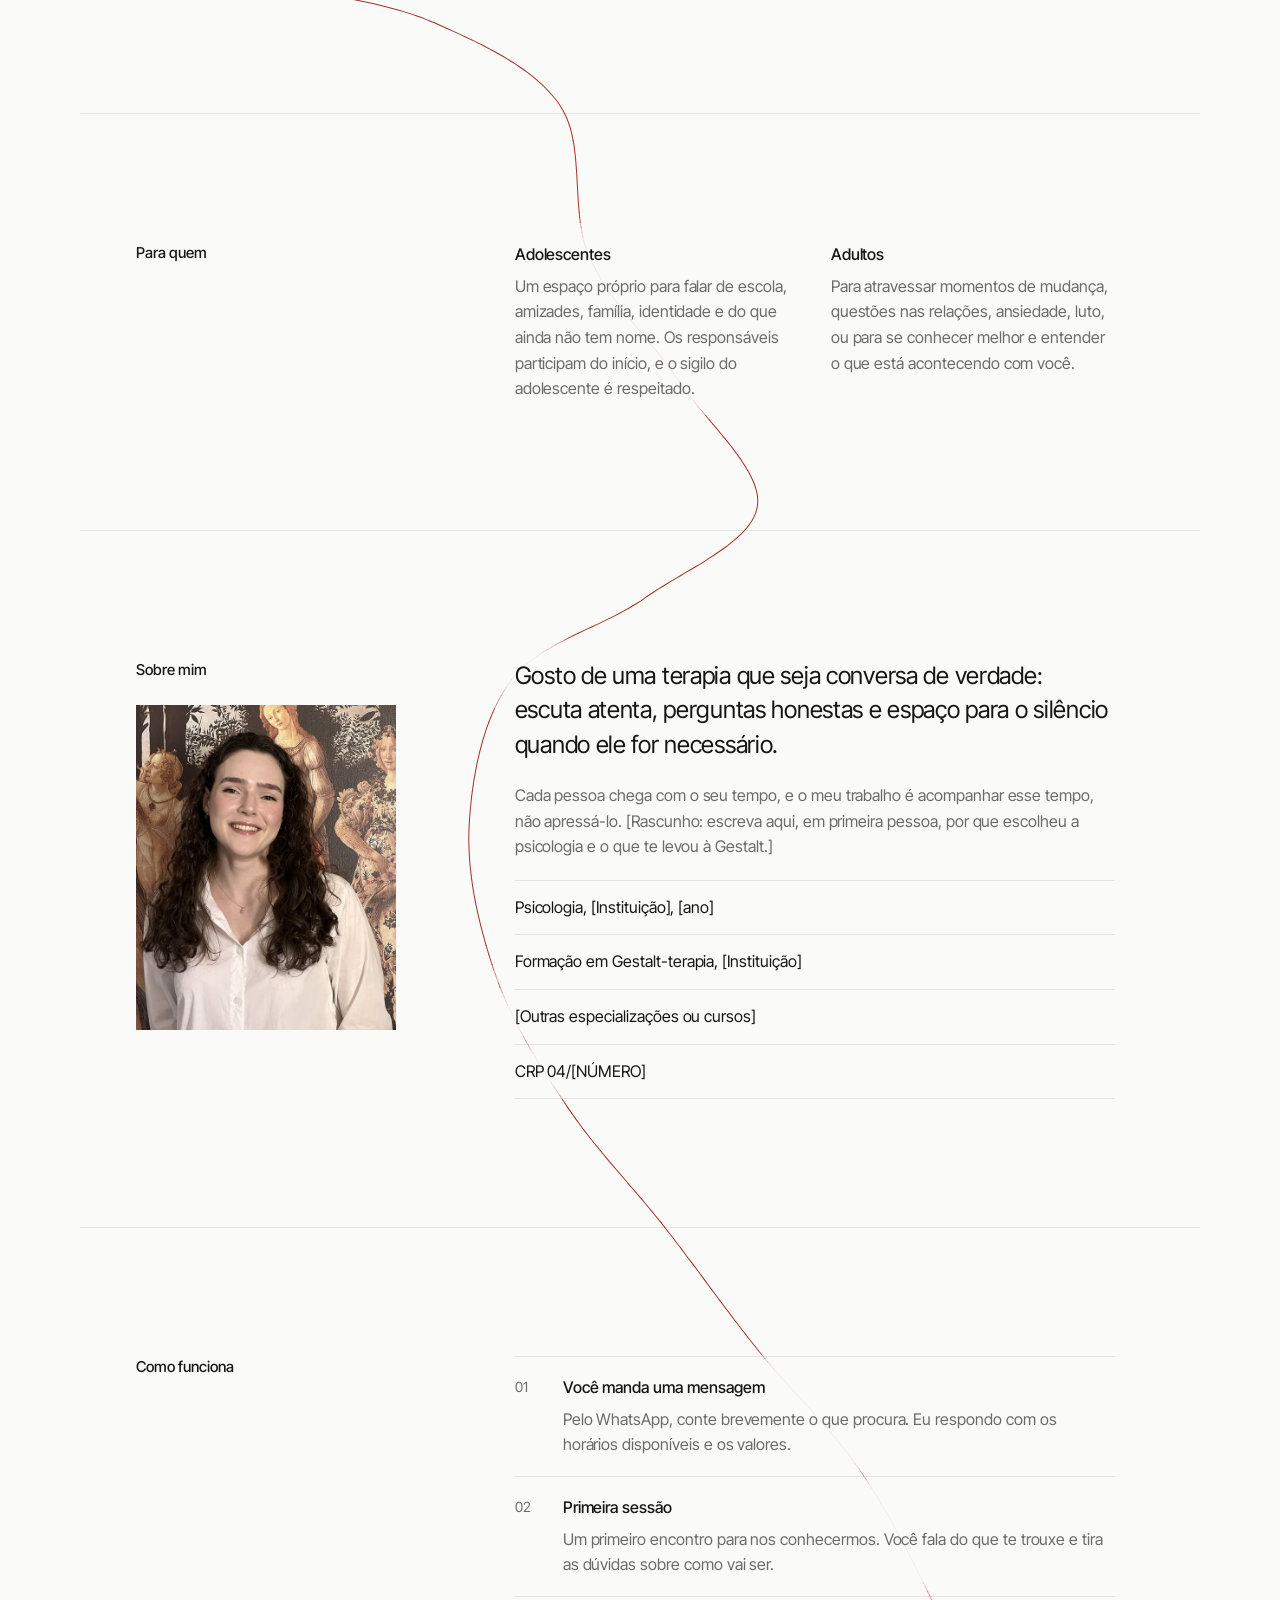
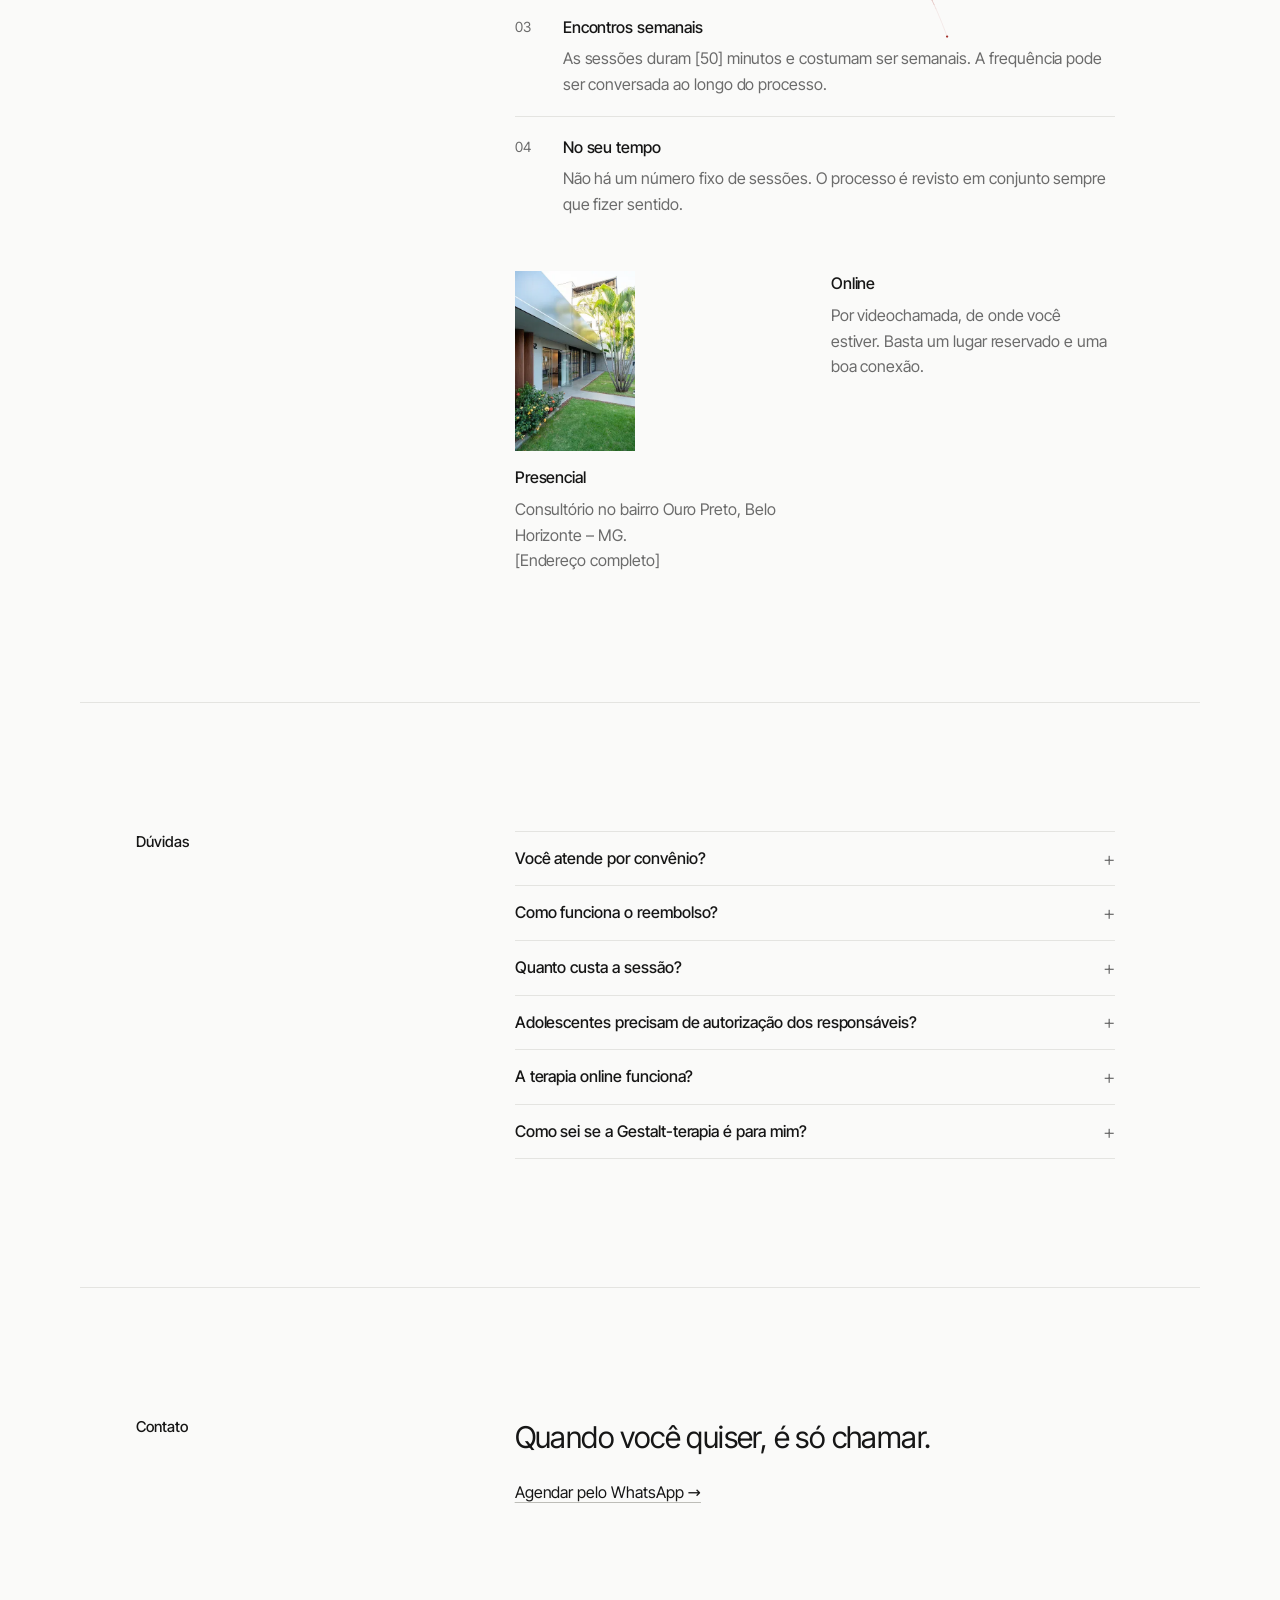
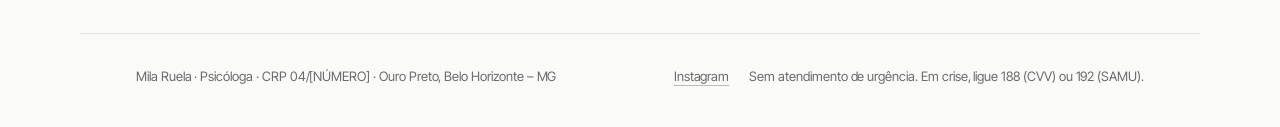
==== commit fe02e675: "v2: no computador, a linha usa o percurso da v1 como espinha A espinha vem de dados/rota-linha.json," ====
--- a/v2/index.html
+++ b/v2/index.html
@@ -17,7 +17,7 @@
 <body>
 <a class="pular" href="#conteudo">Pular para o conteúdo</a>
 
-<div class="pagina" id="pagina">
+<div class="pagina" id="pagina" data-rota="../dados/rota-linha.json">
 
   <svg class="rio" aria-hidden="true" focusable="false"></svg>
 
--- a/v2/estilo.css
+++ b/v2/estilo.css
@@ -180,6 +180,9 @@
 
 /* ---------- a linha ---------- */
 
-.rio { position: absolute; inset: 0; width: 100%; height: 100%; overflow: visible; pointer-events: none; z-index: 1; }
+/* a linha fica por cima de tudo, como tinta no papel; sobre textos e fotos ela
+   mesma se atenua (js/linha-viva.js) */
+.rio { position: absolute; inset: 0; width: 100%; height: 100%; overflow: visible; pointer-events: none; z-index: 3; mix-blend-mode: multiply; }
 .rio path { fill: none; stroke: var(--vermelho); stroke-linecap: round; stroke-linejoin: round; }
+.rio__pingo { fill: var(--vermelho); transition: opacity .6s ease; }
 @media print { .rio { display: none; } }
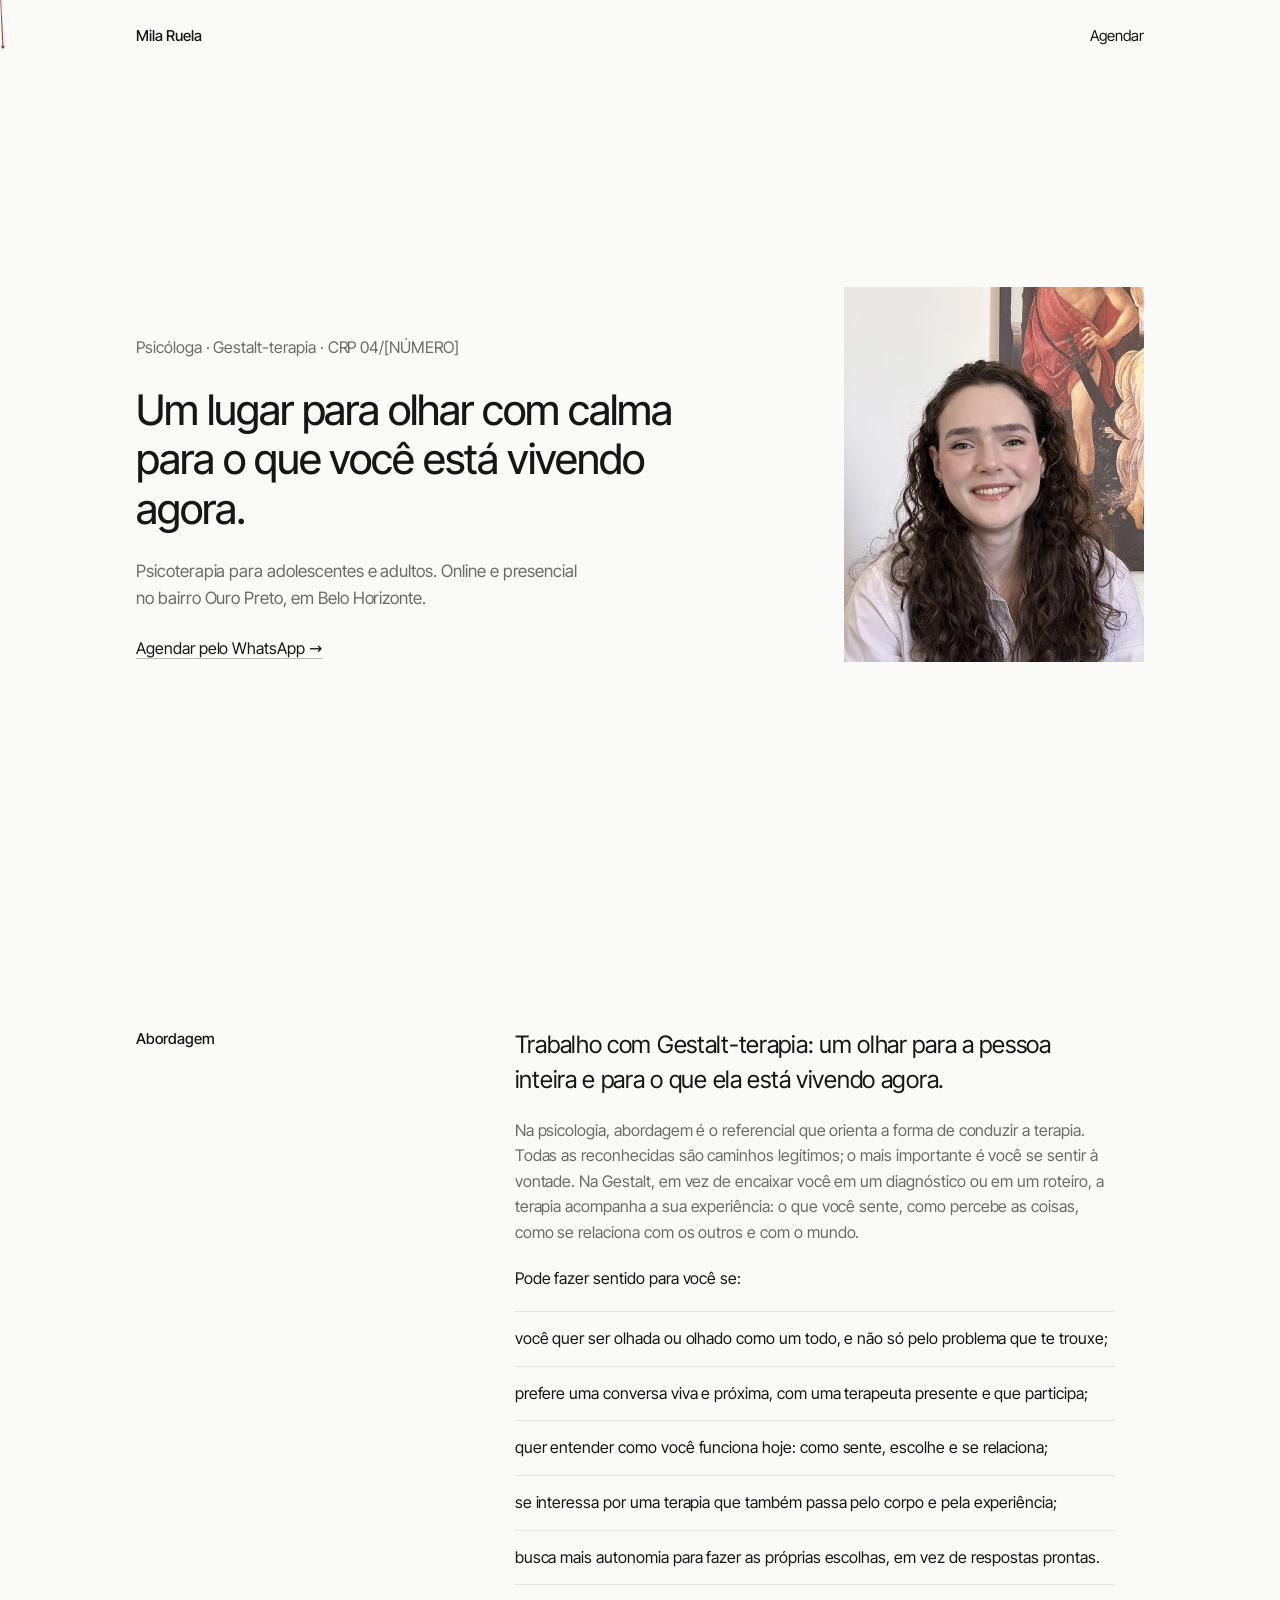
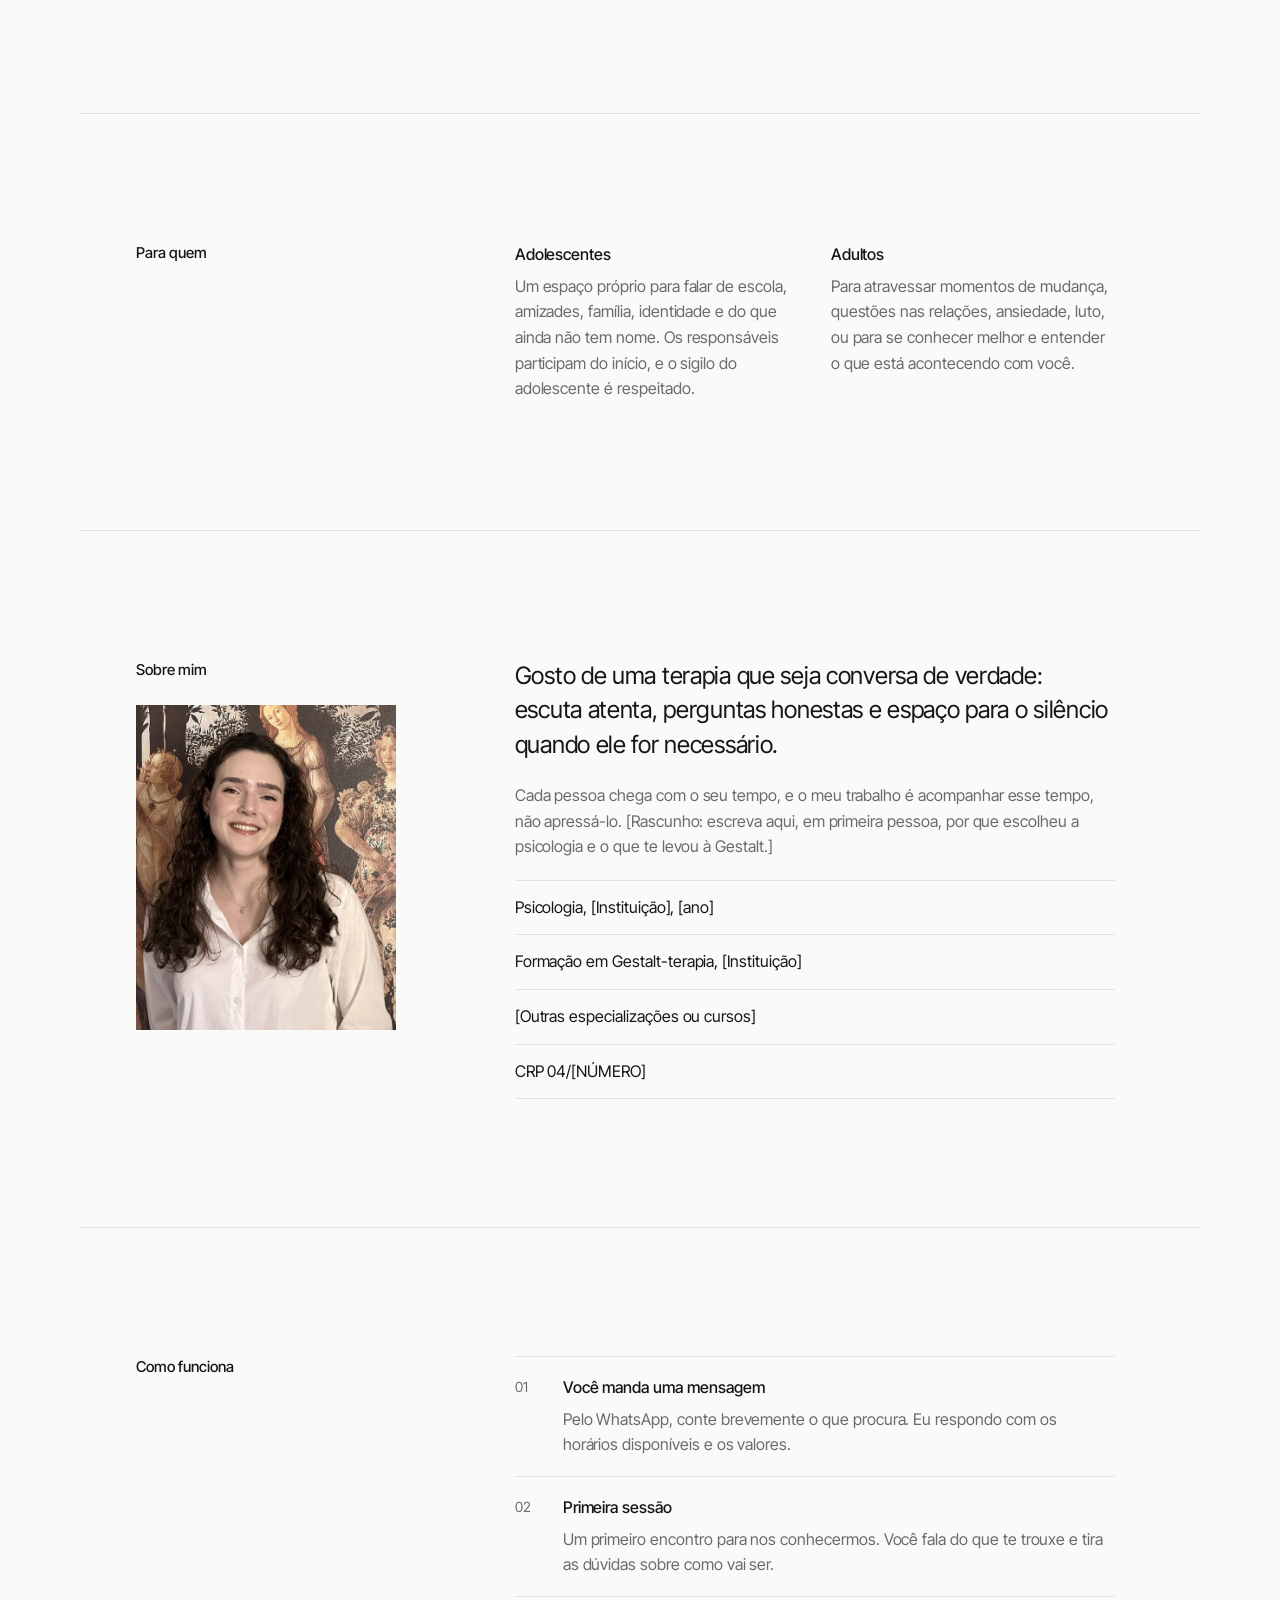
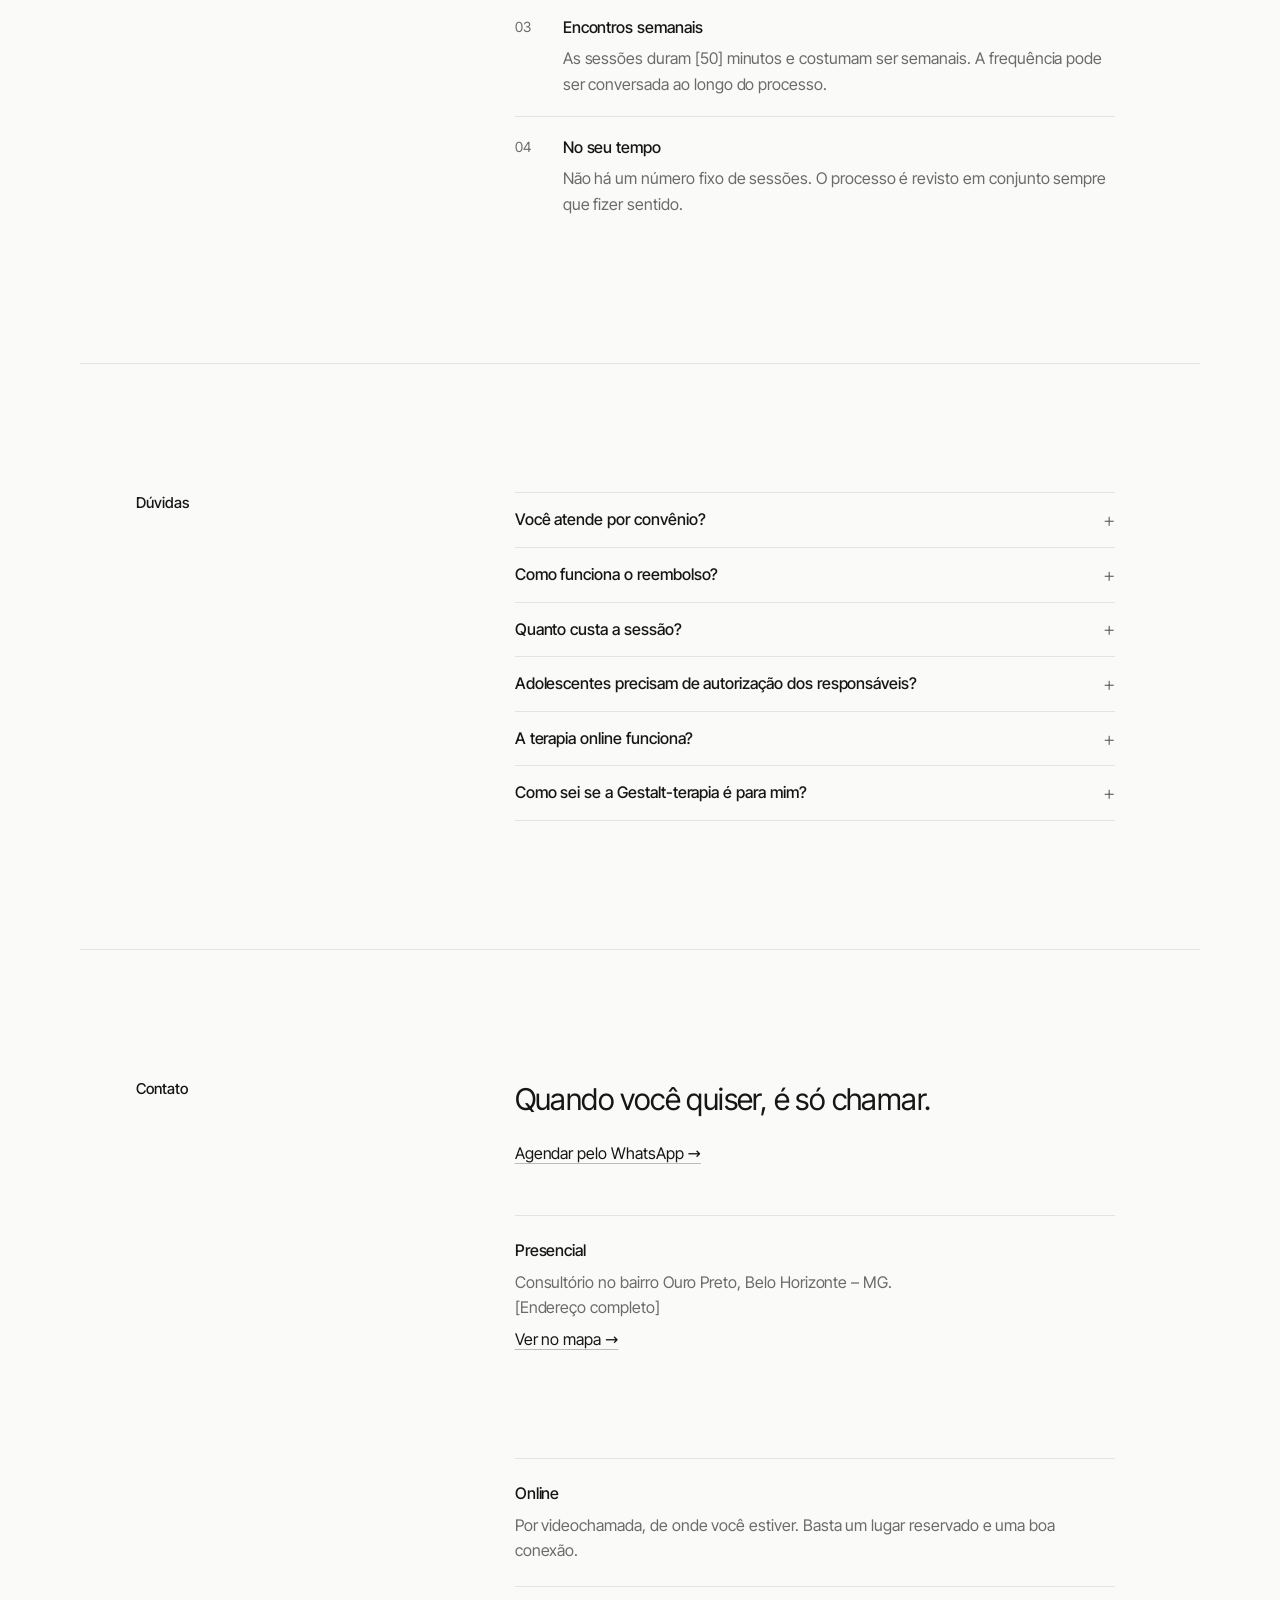
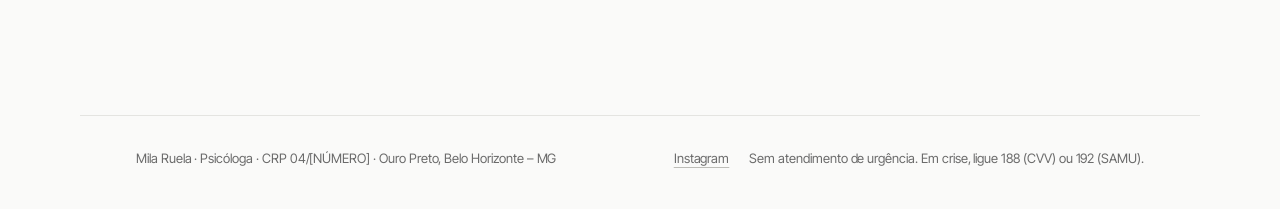
==== commit 8c9aa26e: "v2 vira a versão principal; presencial e online vão para Contato A versão minimalista passa para a r" ====
--- a/v2/index.html
+++ b/v2/index.html
@@ -2,196 +2,13 @@
 <html lang="pt-BR">
 <head>
   <meta charset="utf-8">
-  <meta name="viewport" content="width=device-width, initial-scale=1">
-  <title>Mila Ruela · Psicóloga em Belo Horizonte · Gestalt-terapia</title>
-  <meta name="description" content="Psicoterapia em Gestalt-terapia para adolescentes e adultos. Atendimento online e presencial no bairro Ouro Preto, em Belo Horizonte.">
-  <meta name="theme-color" content="#FAFAF9">
-  <meta name="robots" content="noindex">  <!-- versão de comparação: não aparece no Google -->
-  <meta property="og:title" content="Mila Ruela · Psicóloga · Gestalt-terapia">
-  <meta property="og:description" content="Psicoterapia para adolescentes e adultos. Online e presencial no Ouro Preto, Belo Horizonte.">
-  <meta property="og:image" content="../img/og.jpg">
-  <link rel="icon" href="../img/favicon.svg" type="image/svg+xml">
-  <link rel="preload" href="../fontes/inter-tight.woff2" as="font" type="font/woff2" crossorigin>
-  <link rel="stylesheet" href="estilo.css">
+  <title>Mila Ruela · Psicóloga</title>
+  <meta name="robots" content="noindex">
+  <!-- a v2 virou a versão principal -->
+  <meta http-equiv="refresh" content="0; url=../">
+  <link rel="canonical" href="../">
 </head>
 <body>
-<a class="pular" href="#conteudo">Pular para o conteúdo</a>
-
-<div class="pagina" id="pagina" data-rota="../dados/rota-linha.json">
-
-  <svg class="rio" aria-hidden="true" focusable="false"></svg>
-
-  <header class="cabecalho">
-    <div class="container">
-      <a class="marca" href="#inicio">Mila Ruela</a>
-      <a href="https://wa.me/55XXXXXXXXXXX?text=Ol%C3%A1%2C%20Mila!%20Vi%20seu%20site%20e%20gostaria%20de%20saber%20sobre%20hor%C3%A1rios." target="_blank" rel="noopener">Agendar</a>
-    </div>
-  </header>
-
-  <main id="conteudo">
-
-    <section class="abertura" id="inicio">
-      <div class="container">
-        <div class="abertura__texto">
-          <p class="cinza">Psicóloga · Gestalt-terapia · CRP 04/[NÚMERO]</p>
-          <h1>Um lugar para olhar com calma para o que você está vivendo agora.</h1>
-          <p class="abertura__sub">Psicoterapia para adolescentes e adultos. Online e presencial no bairro Ouro Preto, em Belo Horizonte.</p>
-          <p><a class="seta" href="https://wa.me/55XXXXXXXXXXX?text=Ol%C3%A1%2C%20Mila!%20Vi%20seu%20site%20e%20gostaria%20de%20saber%20sobre%20hor%C3%A1rios." target="_blank" rel="noopener">Agendar pelo WhatsApp →</a></p>
-        </div>
-        <figure class="abertura__foto">
-          <picture>
-            <source type="image/webp" srcset="../img/mila-retrato-600.webp 600w, ../img/mila-retrato-1000.webp 1000w" sizes="300px">
-            <img src="../img/mila-retrato-600.jpg" width="600" height="800" alt="Retrato de Mila Ruela, psicóloga, sorrindo, de camisa branca" fetchpriority="high">
-          </picture>
-        </figure>
-      </div>
-    </section>
-
-    <section class="secao" id="abordagem">
-      <div class="container">
-        <h2>Abordagem</h2>
-        <div class="conteudo">
-          <p class="grande">Trabalho com Gestalt-terapia: um olhar para a pessoa inteira e para o que ela está vivendo agora.</p>
-          <p class="cinza">Na psicologia, abordagem é o referencial que orienta a forma de conduzir a terapia. Todas as reconhecidas são caminhos legítimos; o mais importante é você se sentir à vontade. Na Gestalt, em vez de encaixar você em um diagnóstico ou em um roteiro, a terapia acompanha a sua experiência: o que você sente, como percebe as coisas, como se relaciona com os outros e com o mundo.</p>
-          <p>Pode fazer sentido para você se:</p>
-          <ul class="lista">
-            <li>você quer ser olhada ou olhado como um todo, e não só pelo problema que te trouxe;</li>
-            <li>prefere uma conversa viva e próxima, com uma terapeuta presente e que participa;</li>
-            <li>quer entender como você funciona hoje: como sente, escolhe e se relaciona;</li>
-            <li>se interessa por uma terapia que também passa pelo corpo e pela experiência;</li>
-            <li>busca mais autonomia para fazer as próprias escolhas, em vez de respostas prontas.</li>
-          </ul>
-        </div>
-      </div>
-    </section>
-
-    <section class="secao" id="para-quem">
-      <div class="container">
-        <h2>Para quem</h2>
-        <div class="conteudo">
-          <div class="pares">
-            <div>
-              <h3>Adolescentes</h3>
-              <p class="cinza">Um espaço próprio para falar de escola, amizades, família, identidade e do que ainda não tem nome. Os responsáveis participam do início, e o sigilo do adolescente é respeitado.</p>
-            </div>
-            <div>
-              <h3>Adultos</h3>
-              <p class="cinza">Para atravessar momentos de mudança, questões nas relações, ansiedade, luto, ou para se conhecer melhor e entender o que está acontecendo com você.</p>
-            </div>
-          </div>
-        </div>
-      </div>
-    </section>
-
-    <section class="secao sobre" id="sobre">
-      <div class="container">
-        <div class="secao__lado">
-          <h2>Sobre mim</h2>
-          <figure class="sobre__foto">
-            <picture>
-              <source type="image/webp" srcset="../img/mila-consultorio-600.webp">
-              <img src="../img/mila-consultorio-600.jpg" width="600" height="750" loading="lazy" alt="Mila Ruela sorrindo, de camisa branca, diante de uma reprodução da Primavera, de Botticelli">
-            </picture>
-          </figure>
-        </div>
-        <div class="conteudo">
-          <p class="grande">Gosto de uma terapia que seja conversa de verdade: escuta atenta, perguntas honestas e espaço para o silêncio quando ele for necessário.</p>
-          <p class="cinza">Cada pessoa chega com o seu tempo, e o meu trabalho é acompanhar esse tempo, não apressá-lo. [Rascunho: escreva aqui, em primeira pessoa, por que escolheu a psicologia e o que te levou à Gestalt.]</p>
-          <ul class="lista">
-            <li>Psicologia, [Instituição], [ano]</li>
-            <li>Formação em Gestalt-terapia, [Instituição]</li>
-            <li>[Outras especializações ou cursos]</li>
-            <li>CRP 04/[NÚMERO]</li>
-          </ul>
-        </div>
-      </div>
-    </section>
-
-    <section class="secao" id="como-funciona">
-      <div class="container">
-        <h2>Como funciona</h2>
-        <div class="conteudo">
-          <ol class="passos">
-            <li><div><h3>Você manda uma mensagem</h3><p class="cinza">Pelo WhatsApp, conte brevemente o que procura. Eu respondo com os horários disponíveis e os valores.</p></div></li>
-            <li><div><h3>Primeira sessão</h3><p class="cinza">Um primeiro encontro para nos conhecermos. Você fala do que te trouxe e tira as dúvidas sobre como vai ser.</p></div></li>
-            <li><div><h3>Encontros semanais</h3><p class="cinza">As sessões duram [50] minutos e costumam ser semanais. A frequência pode ser conversada ao longo do processo.</p></div></li>
-            <li><div><h3>No seu tempo</h3><p class="cinza">Não há um número fixo de sessões. O processo é revisto em conjunto sempre que fizer sentido.</p></div></li>
-          </ol>
-          <div class="modos">
-            <div>
-              <picture>
-                <source type="image/webp" srcset="../img/clinica-fachada-340.webp">
-                <img class="modo__foto" src="../img/clinica-fachada-340.jpg" width="340" height="510" loading="lazy" alt="Fachada do consultório no bairro Ouro Preto, com jardim e palmeiras">
-              </picture>
-              <h3>Presencial</h3>
-              <p class="cinza">Consultório no bairro Ouro Preto, Belo Horizonte – MG.<br>[Endereço completo]</p>
-            </div>
-            <div>
-              <h3>Online</h3>
-              <p class="cinza">Por videochamada, de onde você estiver. Basta um lugar reservado e uma boa conexão.</p>
-            </div>
-          </div>
-        </div>
-      </div>
-    </section>
-
-    <section class="secao" id="duvidas">
-      <div class="container">
-        <h2>Dúvidas</h2>
-        <div class="conteudo perguntas">
-          <div>
-            <details>
-              <summary>Você atende por convênio?<span class="mais" aria-hidden="true">+</span></summary>
-              <p>O atendimento é particular. Emito recibo para cada sessão, que você pode usar para pedir reembolso ao seu plano de saúde. [Confirmar]</p>
-            </details>
-            <details>
-              <summary>Como funciona o reembolso?<span class="mais" aria-hidden="true">+</span></summary>
-              <p>Muitos planos reembolsam, total ou parcialmente, sessões de psicoterapia. Com o recibo em mãos, você faz a solicitação direto ao seu plano. Vale consultar antes as regras do seu contrato.</p>
-            </details>
-            <details>
-              <summary>Quanto custa a sessão?<span class="mais" aria-hidden="true">+</span></summary>
-              <p>Os valores são informados pelo WhatsApp, junto com os horários disponíveis.</p>
-            </details>
-            <details>
-              <summary>Adolescentes precisam de autorização dos responsáveis?<span class="mais" aria-hidden="true">+</span></summary>
-              <p>Sim. O atendimento de menores de 18 anos começa com uma conversa com os responsáveis, que autorizam o processo. Depois disso, o que é falado nas sessões é sigiloso, dentro do que prevê o Código de Ética da profissão.</p>
-            </details>
-            <details>
-              <summary>A terapia online funciona?<span class="mais" aria-hidden="true">+</span></summary>
-              <p>A terapia online é regulamentada pelo Conselho Federal de Psicologia e segue as mesmas regras de ética e sigilo do presencial. A escolha é sua.</p>
-            </details>
-            <details>
-              <summary>Como sei se a Gestalt-terapia é para mim?<span class="mais" aria-hidden="true">+</span></summary>
-              <p>A melhor forma de saber é experimentando. Na primeira sessão você conhece o jeito de trabalhar e decide, sem compromisso, se quer seguir.</p>
-            </details>
-          </div>
-        </div>
-      </div>
-    </section>
-
-    <section class="secao chamada" id="contato">
-      <div class="container">
-        <h2>Contato</h2>
-        <div class="conteudo">
-          <p class="grande">Quando você quiser, é só chamar.</p>
-          <p><a class="seta" href="https://wa.me/55XXXXXXXXXXX?text=Ol%C3%A1%2C%20Mila!%20Vi%20seu%20site%20e%20gostaria%20de%20saber%20sobre%20hor%C3%A1rios." target="_blank" rel="noopener">Agendar pelo WhatsApp →</a></p>
-        </div>
-      </div>
-    </section>
-
-  </main>
-
-  <footer class="rodape">
-    <div class="container">
-      <p>Mila Ruela · Psicóloga · CRP 04/[NÚMERO] · Ouro Preto, Belo Horizonte – MG</p>
-      <ul>
-        <li><a href="https://instagram.com/[usuario]" target="_blank" rel="noopener">Instagram</a></li>
-        <li>Sem atendimento de urgência. Em crise, ligue 188 (CVV) ou 192 (SAMU).</li>
-      </ul>
-    </div>
-  </footer>
-</div>
-
-<script src="../js/linha-viva.js" defer></script>
+  <p>Este endereço mudou. <a href="../">Ir para o site da Mila Ruela</a>.</p>
 </body>
 </html>
